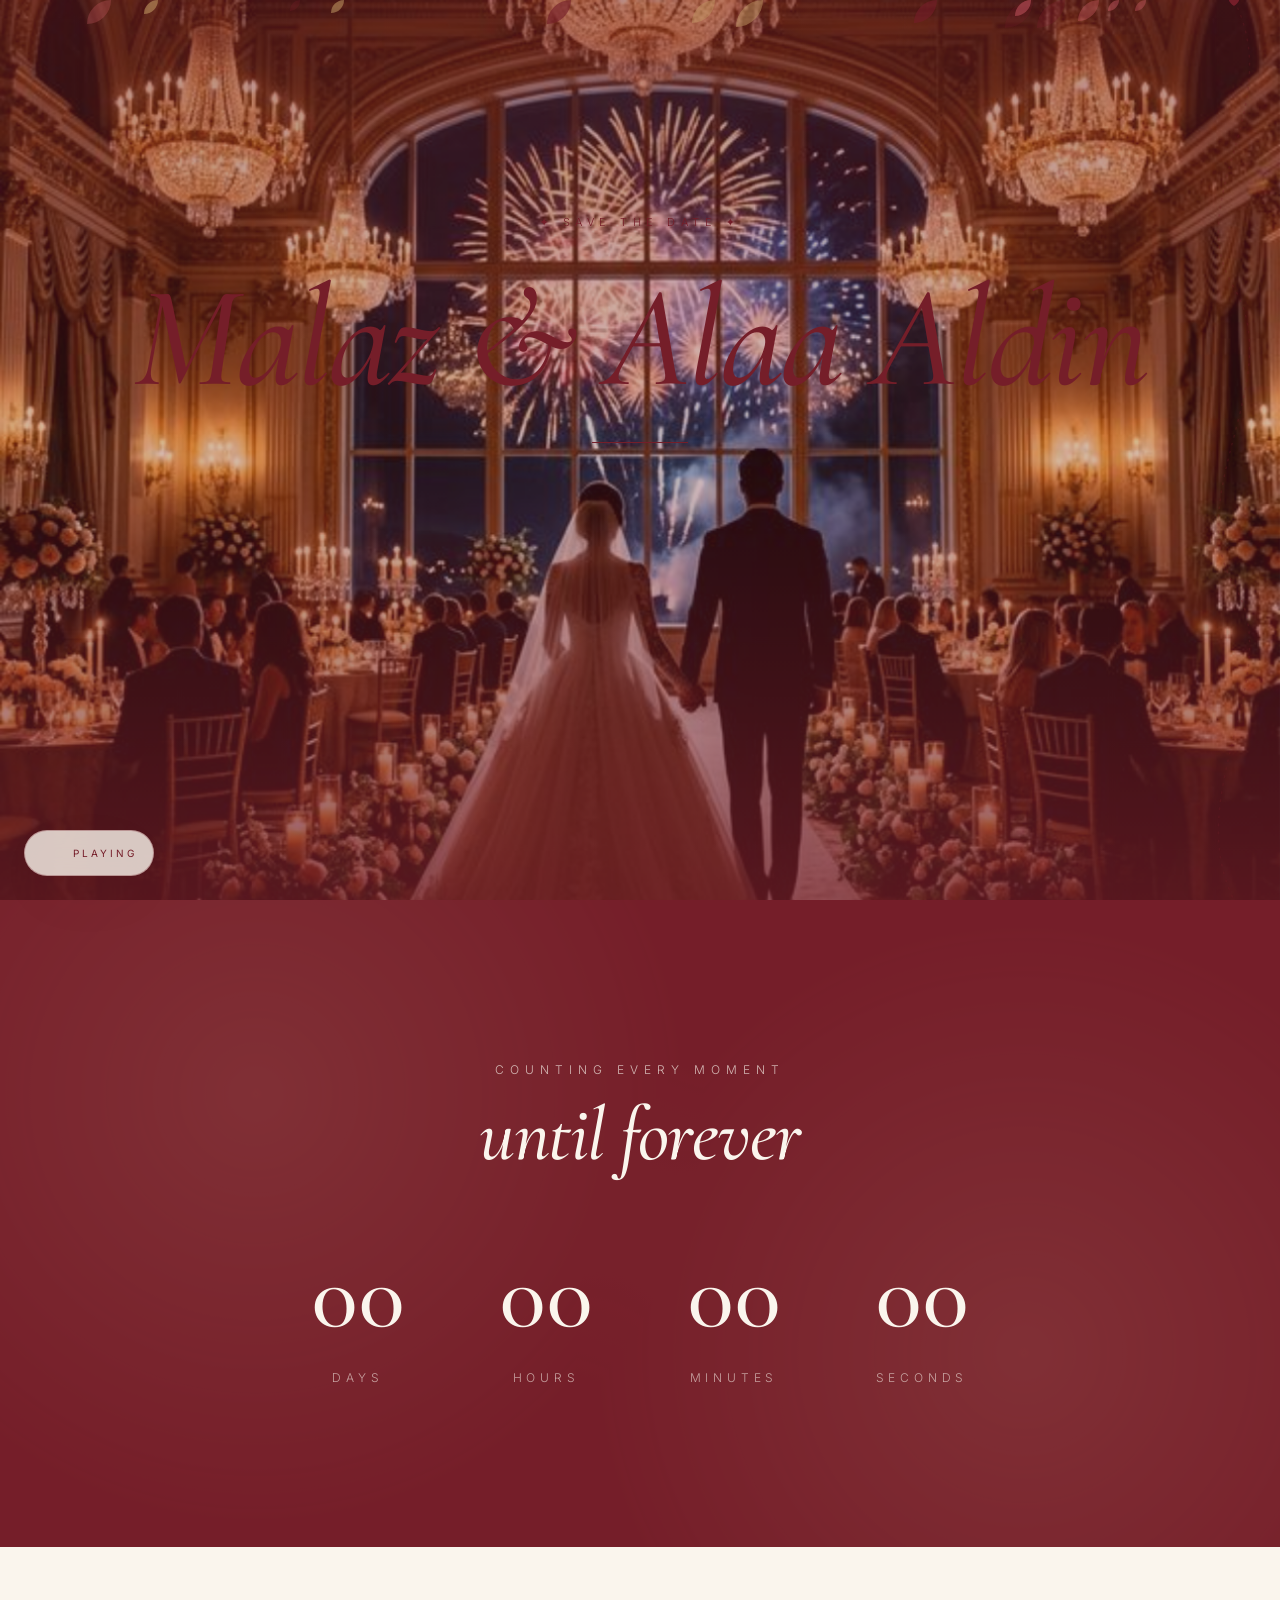
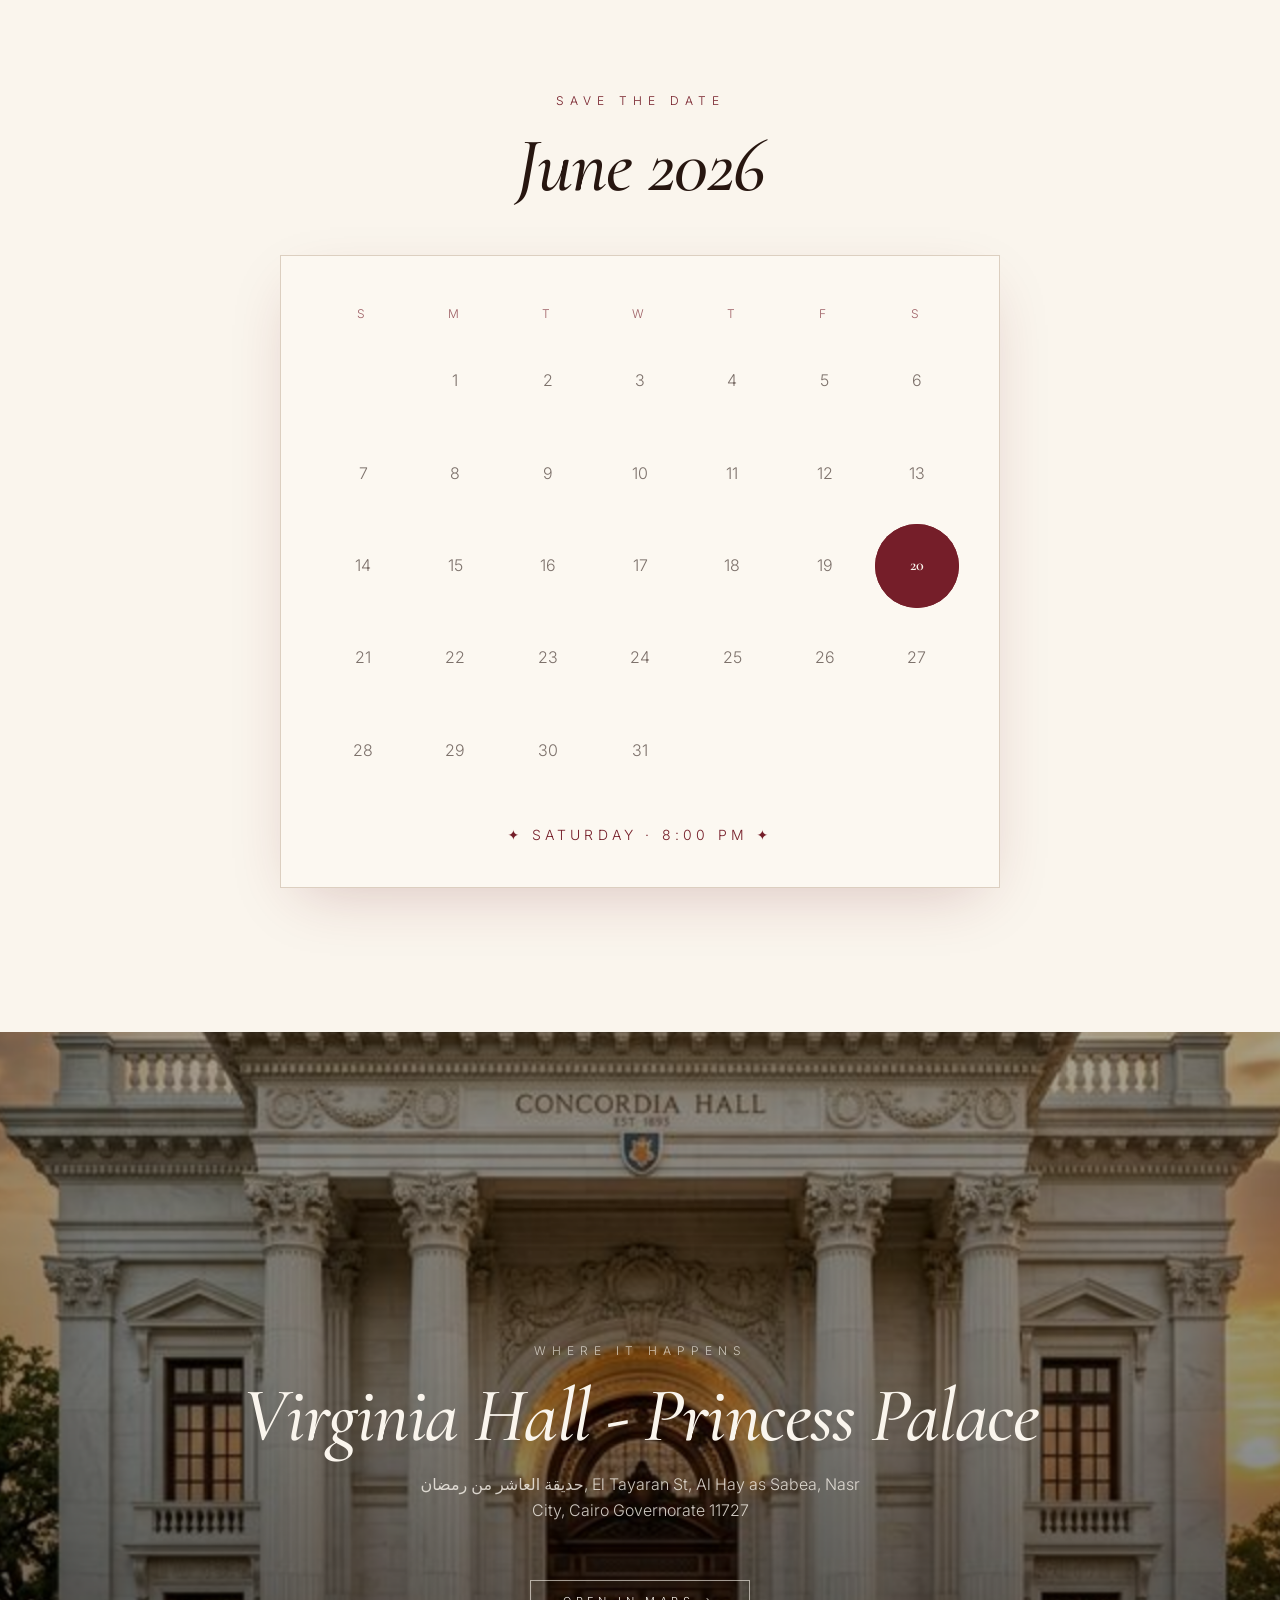
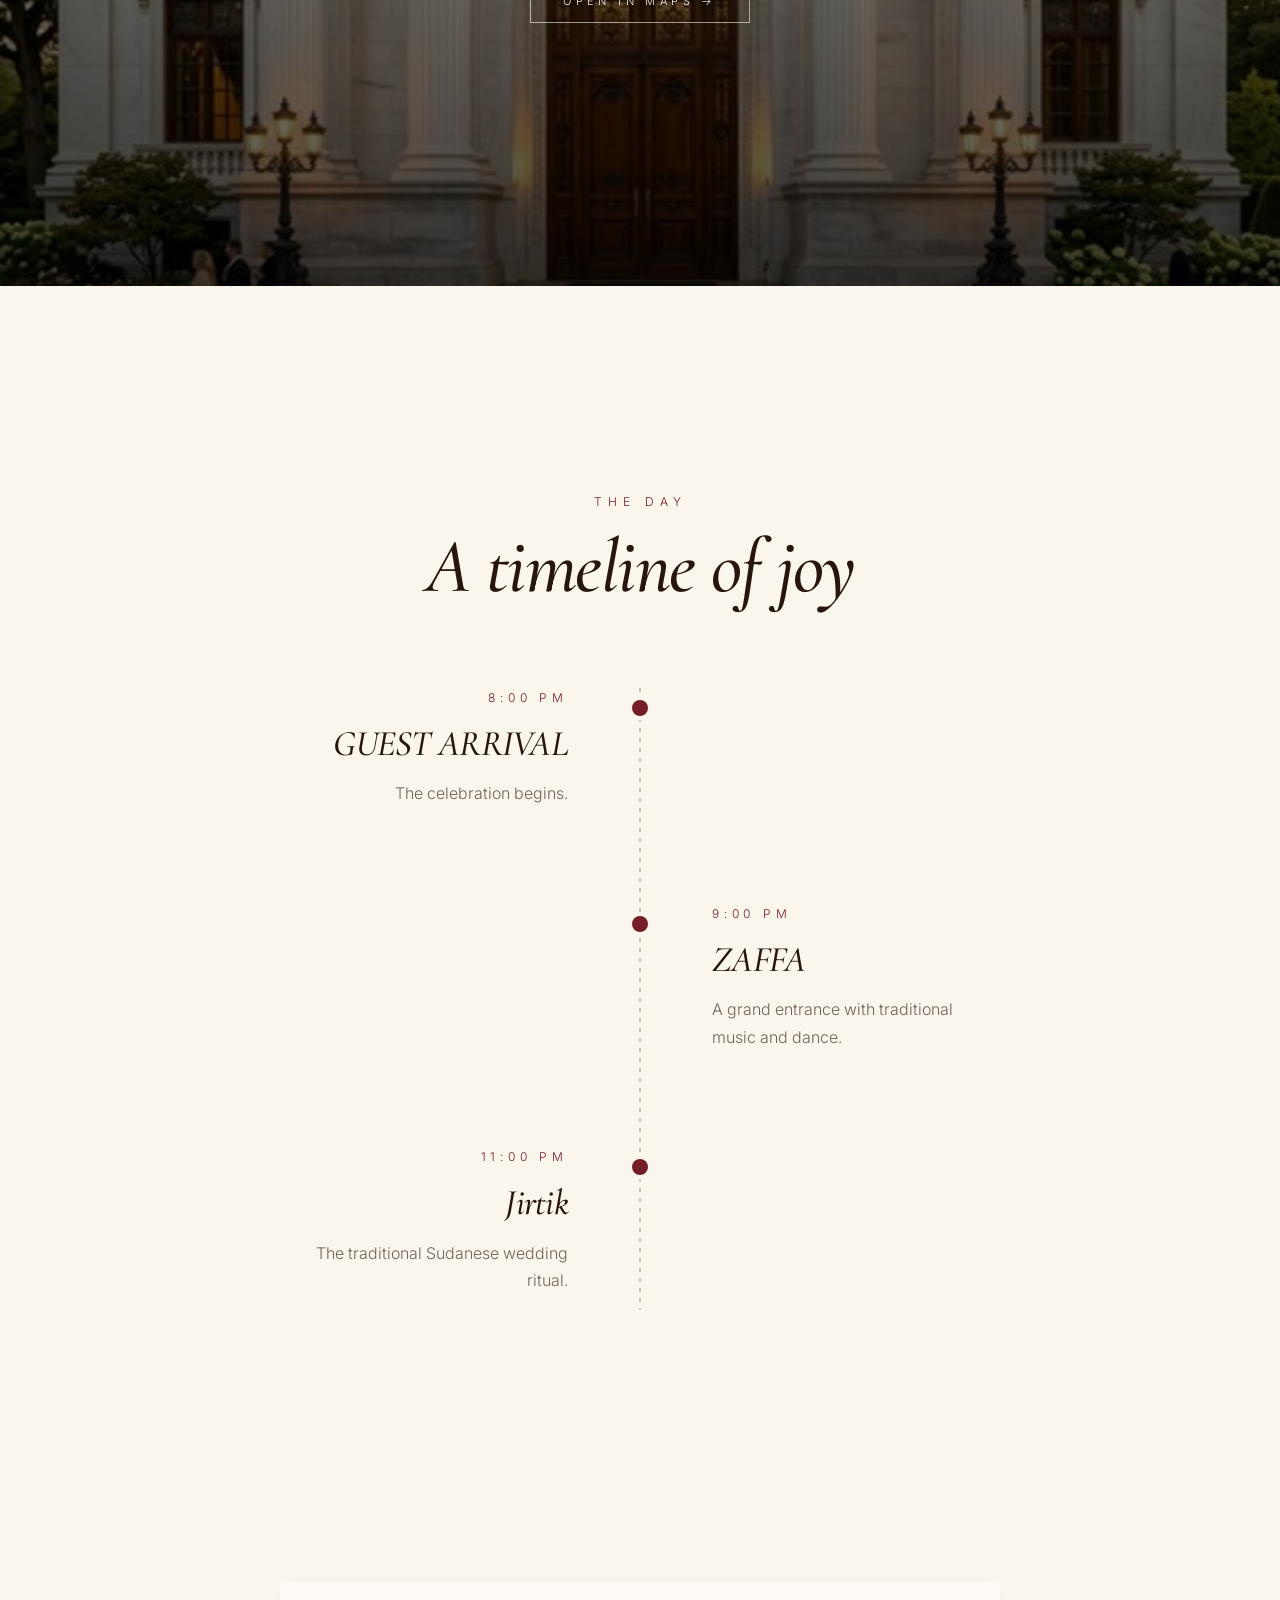
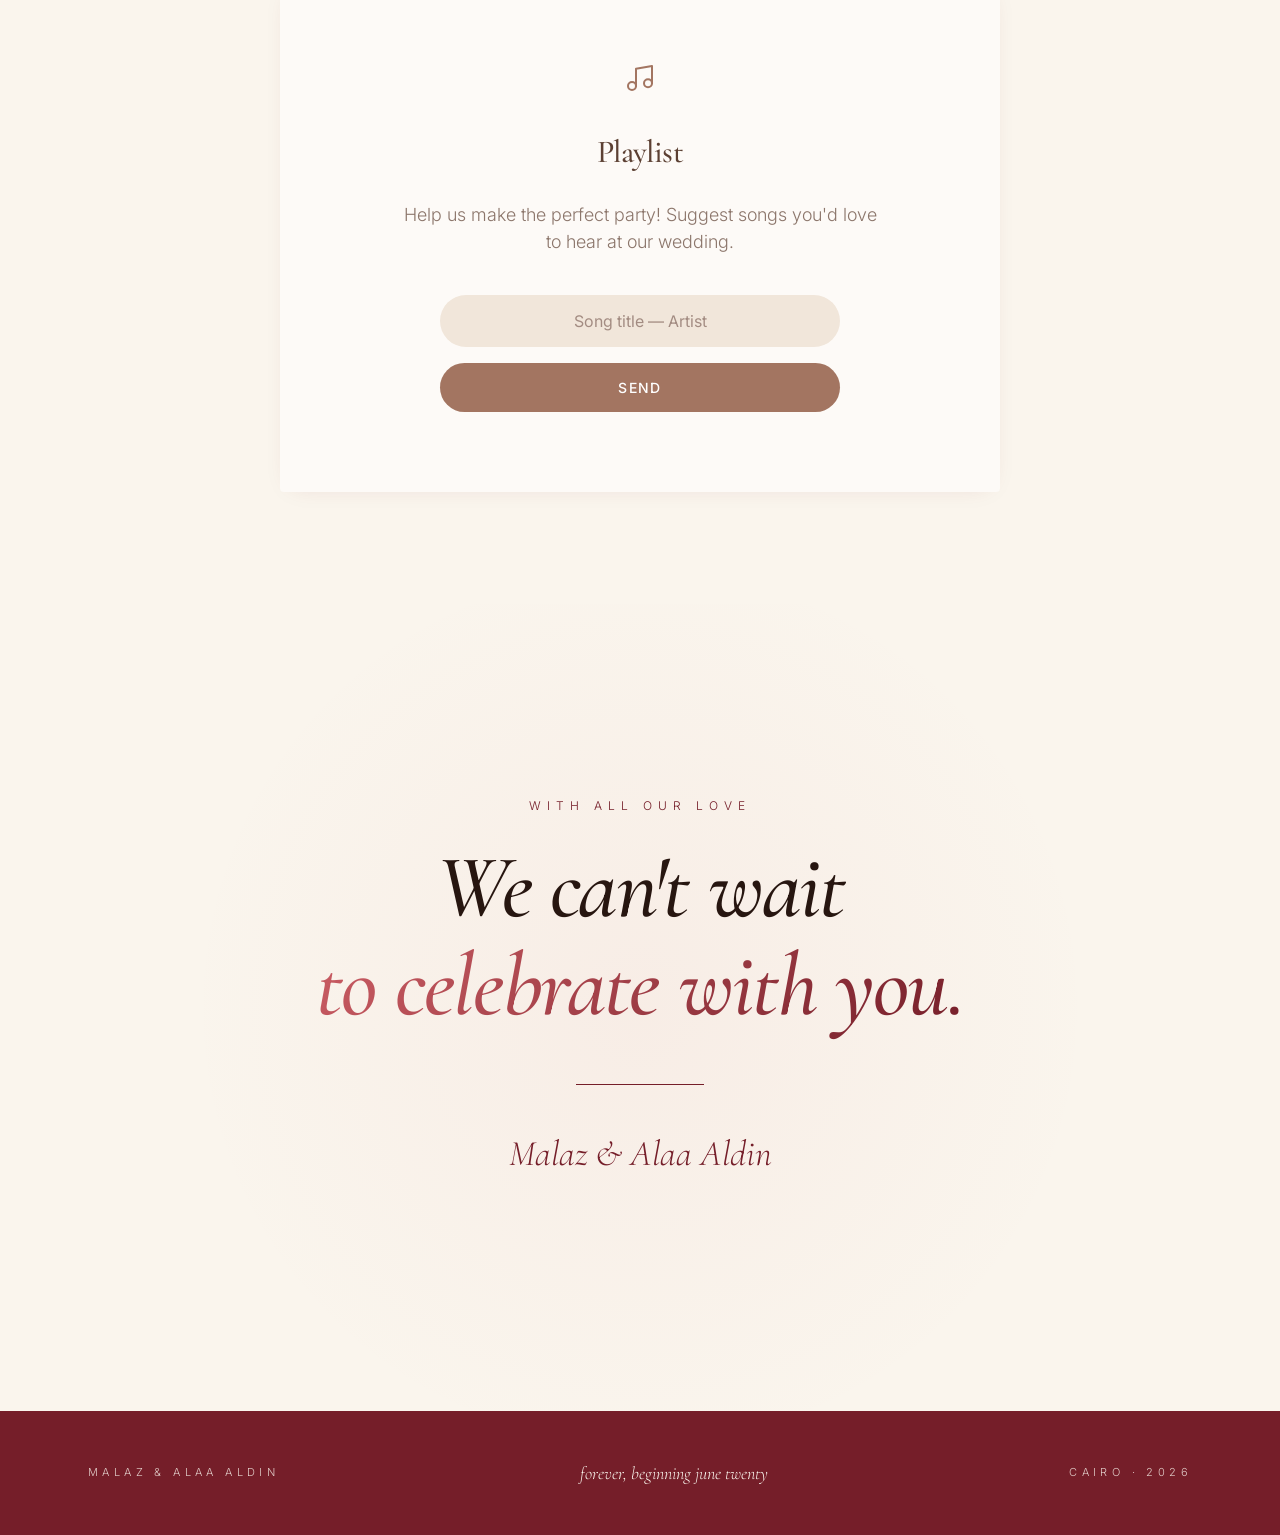
==== index.html @ b33706f4 "Initial commit" ====
<!DOCTYPE html>
<html lang="en">

<head>
  <meta charset="UTF-8" />
  <meta name="viewport" content="width=device-width, initial-scale=1.0" />
  <title>Malaz & Alaa Aldin — Wedding Invitation · June 20, 2026</title>
  <meta name="description"
    content="You are invited to celebrate the wedding of Malaz & Alaa Aldin — June 20, 2026, in Cairo, Egypt. A cinematic love story." />
  <meta property="og:title" content="Malaz & Alaa Aldin — Wedding Invitation" />
  <meta property="og:description" content="Celebrate with us · June 20, 2026 · Cairo, Egypt." />
  <meta property="og:type" content="website" />
  <link rel="preconnect" href="https://fonts.googleapis.com" />
  <link rel="preconnect" href="https://fonts.gstatic.com" crossorigin />
  <link
    href="https://fonts.googleapis.com/css2?family=Cormorant+Garamond:ital,wght@0,300..700;1,300..700&family=Inter:wght@300;400;500&display=swap"
    rel="stylesheet" />
  <link rel="stylesheet" href="css/styles.css" />
</head>

<body>
  <!-- Preloader -->
  <div id="preloader" class="preloader">
    <div class="preloader__inner">
      <svg width="80" height="80" viewBox="0 0 24 24" class="preloader__heart">
        <path d="M12 21s-7-4.35-7-10a4 4 0 017-2.65A4 4 0 0119 11c0 5.65-7 10-7 10z" fill="none"
          stroke="oklch(0.85 0.06 75)" stroke-width="1.2" />
      </svg>
      <p class="preloader__label">You have received an invitation from</p>
      <h1 class="preloader__name">Malaz &amp; Alaa Aldin</h1>
    </div>
  </div>

  <!-- Scroll progress bar -->
  <div id="scroll-progress" class="scroll-progress"></div>

  <!-- Heart Path on the right edge -->
  <svg class="heart-path" width="60" viewBox="0 0 60 1000" preserveAspectRatio="none" aria-hidden="true">
    <path id="heart-path-curve"
      d="M 30 0 C 84 120, -24 220, 30 320 C 84 420, -24 550, 30 650 C 84 750, -24 880, 30 1000" fill="none"
      stroke="var(--burgundy)" stroke-opacity="0.28" stroke-width="1.4" stroke-dasharray="3 6" />
    <g id="heart-path-marker">
      <path d="M8 14.5s-5.2-3.2-5.2-7.4A2.9 2.9 0 018 4.2a2.9 2.9 0 015.2 2.9c0 4.2-5.2 7.4-5.2 7.4z"
        fill="var(--burgundy)" />
    </g>
  </svg>

  <!-- Floating petals -->
  <div id="petals" class="petals" aria-hidden="true"></div>

  <!-- Audio toggle -->
  <button id="audio-toggle" class="audio-toggle" aria-label="Play music">
    <span class="audio-toggle__icon" id="audio-icon">
      <svg width="14" height="14" viewBox="0 0 24 24" fill="var(--burgundy)">
        <path d="M8 5v14l11-7z" />
      </svg>
    </span>
    <span class="audio-toggle__label" id="audio-label">music</span>
  </button>

  <main class="main">
    <!-- HERO -->
    <section class="hero" id="hero">
      <div class="hero__bg" data-parallax-bg>
        <img src="assets/hero-bg.jpg" alt="Romantic rose petals on cream silk" />
        <div class="hero__veil"></div>
      </div>
      <div class="hero__content">
        <p class="hero__eyebrow reveal" data-delay="2600">✦ Save the date ✦</p>
        <h1 class="hero__title reveal" data-delay="2800">
          Malaz &amp; Alaa Aldin
        </h1>
        <div class="hero__rule reveal" data-delay="3400"></div>
        <p class="hero__subtitle reveal" data-delay="3600">we are getting married</p>
        <div class="hero__card reveal" data-delay="4000">
          <div class="hero__card-col">
            <span class="hero__small">Saturday</span>
            <span class="hero__big">20</span>
            <span class="hero__small">June 2026</span>
          </div>
          <div class="hero__divider"></div>
          <div class="hero__card-col">
            <span class="hero__small">Ceremony</span>
            <span class="hero__big">8:00</span>
            <span class="hero__small">in the evening</span>
          </div>
          <div class="hero__divider hero__divider--md"></div>
          <div class="hero__card-col hero__card-col--md">
            <span class="hero__small">Venue</span>
            <span class="hero__big hero__big--sm">Virginia Hall</span>
            <span class="hero__small">Princess Palace · Cairo</span>
          </div>
        </div>
      </div>

    </section>


    <!-- COUNTDOWN -->
    <section class="countdown">
      <div class="countdown__bg"></div>
      <div class="container container--narrow">
        <p class="eyebrow eyebrow--light fade-in-up">counting every moment</p>
        <h2 class="display-h2 display-h2--light fade-in-up">until forever</h2>
        <div class="countdown__grid" id="countdown">
          <div class="countdown__cell">
            <div class="countdown__num" data-unit="days">00</div>
            <div class="countdown__label">days</div>
          </div>
          <div class="countdown__cell">
            <div class="countdown__num" data-unit="hours">00</div>
            <div class="countdown__label">hours</div>
          </div>
          <div class="countdown__cell">
            <div class="countdown__num" data-unit="minutes">00</div>
            <div class="countdown__label">minutes</div>
          </div>
          <div class="countdown__cell">
            <div class="countdown__num" data-unit="seconds">00</div>
            <div class="countdown__label">seconds</div>
          </div>
        </div>
      </div>
    </section>

    <!-- CALENDAR -->
    <section class="calendar">
      <div class="container container--narrow">
        <div class="section-head section-head--sm fade-in-up">
          <p class="eyebrow">save the date</p>
          <h2 class="display-h2">June 2026</h2>
        </div>
        <div class="calendar__card fade-in-up">
          <div class="calendar__grid" id="calendar-grid"></div>
          <div class="calendar__footer">✦ Saturday · 8:00 pm ✦</div>
        </div>
      </div>
    </section>

    <!-- LOCATION -->
    <section class="location" data-parallax-section>
      <div class="location__bg" data-parallax-bg>
        <img src="assets/pyramids-walk.jpg" alt="Princess Palace Facade" loading="lazy" />
        <div class="location__veil"></div>
      </div>
      <div class="location__content">
        <p class="eyebrow eyebrow--light fade-in-up">where it happens</p>
        <h2 class="display-h2 display-h2--light fade-in-up">Virginia Hall - Princess Palace</h2>
        <p class="location__address fade-in-up">حديقة العاشر من رمضان, El Tayaran St, Al Hay as Sabea, Nasr City, Cairo
          Governorate 11727</p>
        <a href="https://maps.app.goo.gl/H4TfgBPmSSRn3hpSA?g_st=ic" target="_blank" rel="noopener noreferrer"
          class="btn btn--ghost fade-in-up">open in maps →</a>
      </div>
    </section>

    <!-- TIMELINE -->
    <section class="timeline">
      <div class="container container--narrow">
        <div class="section-head fade-in-up">
          <p class="eyebrow">the day</p>
          <h2 class="display-h2">A timeline of joy</h2>
        </div>
        <ul class="timeline__list" id="timeline-list"></ul>
      </div>
    </section>


    <!-- PLAYLIST -->
    <section class="playlist fade-in-up">
      <div class="container container--narrow">
        <div class="playlist__card">
          <div class="playlist__icon">
            <svg width="32" height="32" viewBox="0 0 24 24" fill="none" stroke="currentColor" stroke-width="1.5"
              stroke-linecap="round" stroke-linejoin="round">
              <path d="M9 18V5l12-2v13"></path>
              <circle cx="6" cy="18" r="3"></circle>
              <circle cx="18" cy="16" r="3"></circle>
            </svg>
          </div>
          <h2 class="playlist__title">Playlist</h2>
          <p class="playlist__desc">Help us make the perfect party! Suggest songs you'd love to hear at our wedding.</p>
          <form id="playlist-form" class="playlist__form">
            <div class="playlist__field">
              <input type="text" name="song" placeholder="Song title — Artist" required />
            </div>
            <button type="submit" class="playlist__submit" id="playlist-submit">
              <span id="playlist-submit-label">SEND</span>
            </button>
          </form>
          <div id="playlist-success" class="playlist__success" hidden>
            <p>Thank you for the suggestion! 🎵</p>
          </div>
        </div>
      </div>
    </section>


    <!-- FINAL -->
    <section class="final">
      <div class="container container--narrow fade-in-up">
        <p class="eyebrow">with all our love</p>
        <h2 class="final__title">We can't wait<br /><span class="text-gradient-rose">to celebrate with you.</span></h2>
        <div class="final__rule"></div>
        <p class="final__signature">Malaz &amp; Alaa Aldin</p>
      </div>
    </section>

    <!-- FOOTER -->
    <footer class="footer">
      <div class="container footer__inner">
        <div class="footer__col">Malaz &amp; Alaa Aldin</div>
        <div class="footer__col footer__col--center">forever, beginning june twenty</div>
        <div class="footer__col">cairo · 2026</div>
      </div>
    </footer>
  </main>

  <script src="js/script.js"></script>
  <script src="../invitation-language-switch.js"></script>
</body>

</html>
---- css/styles.css ----
/* ============= Tokens ============= */
:root {
  --cream: oklch(0.972 0.012 80);
  --sand: oklch(0.91 0.025 75);
  --beige: oklch(0.85 0.035 70);
  --gold: oklch(0.72 0.085 75);
  --rose: oklch(0.62 0.14 18);
  --burgundy: oklch(0.38 0.12 18);
  --ink: oklch(0.22 0.03 40);
  --border: oklch(0.86 0.025 70);
  --card: oklch(0.985 0.008 80);

  --gradient-rose: linear-gradient(135deg, var(--rose) 0%, var(--burgundy) 100%);
  --shadow-soft: 0 20px 60px -20px oklch(0.38 0.12 18 / 0.25);

  --font-display: "Cormorant Garamond", "Playfair Display", serif;
  --font-sans: "Inter", system-ui, -apple-system, sans-serif;

  --ease-luxury: cubic-bezier(0.22, 1, 0.36, 1);
}

/* ============= Base ============= */
*,
*::before,
*::after {
  box-sizing: border-box;
}

html {
  scroll-behavior: smooth;
}

body {
  margin: 0;
  background: var(--cream);
  color: var(--ink);
  font-family: var(--font-sans);
  font-weight: 300;
  -webkit-font-smoothing: antialiased;
  overflow-x: hidden;
  line-height: 1.6;
}

img {
  max-width: 100%;
  display: block;
}

h1,
h2,
h3,
h4 {
  font-family: var(--font-display);
  letter-spacing: -0.02em;
  font-weight: 500;
  margin: 0;
}

a {
  color: inherit;
  text-decoration: none;
}

button {
  font-family: inherit;
  cursor: pointer;
}

::-webkit-scrollbar {
  width: 6px;
}

::-webkit-scrollbar-track {
  background: var(--cream);
}

::-webkit-scrollbar-thumb {
  background: var(--burgundy);
  border-radius: 3px;
}

/* ============= Layout ============= */
.container {
  max-width: 1152px;
  margin: 0 auto;
  padding: 0 24px;
}

.container--narrow {
  max-width: 768px;
}

.main {
  position: relative;
  overflow: hidden;
}

.section-head {
  text-align: center;
  margin-bottom: 80px;
}

.section-head--sm {
  margin-bottom: 48px;
}

.eyebrow {
  color: var(--burgundy);
  font-size: 12px;
  letter-spacing: 0.5em;
  text-transform: uppercase;
  margin: 0;
}

.eyebrow--light {
  color: oklch(0.972 0.012 80 / 0.7);
}

.display-h2 {
  font-family: var(--font-display);
  font-style: italic;
  font-size: clamp(40px, 6vw, 80px);
  line-height: 1.05;
  margin-top: 16px;
}

.display-h2--light {
  color: var(--cream);
}

.display-h3 {
  font-family: var(--font-display);
  font-style: italic;
  font-size: clamp(28px, 4vw, 48px);
  margin-top: 16px;
  line-height: 1.1;
}

/* ============= Reveal helpers ============= */
.fade-in-up {
  opacity: 0;
  transform: translateY(30px);
  transition: opacity 1s var(--ease-luxury), transform 1s var(--ease-luxury);
}

.fade-in-up.in-view {
  opacity: 1;
  transform: translateY(0);
}

.reveal {
  opacity: 0;
  transform: translateY(20px);
}

.reveal.shown {
  transition: opacity 1.1s var(--ease-luxury), transform 1.1s var(--ease-luxury);
  opacity: 1;
  transform: translateY(0);
}

/* ============= Preloader ============= */
.preloader {
  position: fixed;
  inset: 0;
  z-index: 100;
  background: var(--burgundy);
  display: flex;
  align-items: center;
  justify-content: center;
  transition: opacity 0.9s var(--ease-luxury);
}

.preloader.fade {
  opacity: 0;
  pointer-events: none;
}

.preloader__inner {
  text-align: center;
  padding: 0 24px;
}

.preloader__heart {
  margin: 0 auto 32px;
  animation: heart-grow 1.5s var(--ease-luxury);
}

.preloader__heart path {
  stroke-dasharray: 70;
  stroke-dashoffset: 70;
  animation: draw 1.5s var(--ease-luxury) forwards, fill-heart 0.6s ease-in 1.5s forwards;
}

@keyframes draw {
  to {
    stroke-dashoffset: 0;
  }
}

@keyframes fill-heart {
  to {
    fill: oklch(0.85 0.06 75);
  }
}

@keyframes heart-grow {
  from {
    transform: scale(0.4);
    opacity: 0;
  }

  to {
    transform: scale(1);
    opacity: 1;
  }
}

.preloader__label {
  color: oklch(0.972 0.012 80 / 0.8);
  font-size: 12px;
  letter-spacing: 0.4em;
  text-transform: uppercase;
  font-weight: 300;
  opacity: 0;
  animation: fade-in 0.8s ease-out 0.6s forwards;
}

.preloader__name {
  color: var(--cream);
  font-style: italic;
  font-size: clamp(36px, 6vw, 64px);
  margin-top: 16px;
  opacity: 0;
  animation: fade-in 0.9s ease-out 1s forwards;
}

@keyframes fade-in {
  from {
    opacity: 0;
    transform: translateY(16px);
  }

  to {
    opacity: 1;
    transform: translateY(0);
  }
}

/* ============= Scroll progress ============= */
.scroll-progress {
  position: fixed;
  top: 0;
  left: 0;
  height: 2px;
  width: 100%;
  background: var(--burgundy);
  transform-origin: left;
  transform: scaleX(0);
  z-index: 80;
  transition: transform 0.1s linear;
}

/* ============= Heart Path ============= */
.heart-path {
  position: fixed;
  top: 0;
  right: 16px;
  height: 100vh;
  z-index: 15;
  pointer-events: none;
}

@media (max-width: 640px) {
  .heart-path {
    display: none;
  }
}

#heart-path-marker {
  transform-origin: center;
  animation: heart-pulse 1.6s ease-in-out infinite;
}

@keyframes heart-pulse {

  0%,
  100% {
    transform: var(--heart-tx, translate(0, 0)) scale(1);
  }

  50% {
    transform: var(--heart-tx, translate(0, 0)) scale(1.18);
  }
}

/* ============= Floating petals ============= */
.petals {
  position: fixed;
  inset: 0;
  pointer-events: none;
  overflow: hidden;
  z-index: 5;
}

.petal {
  position: absolute;
  top: 0;
  border-radius: 150% 0 150% 0;
  filter: blur(0.4px);
  animation: float-petal linear infinite;
}

@keyframes float-petal {
  0% {
    transform: translateY(-10vh) translateX(0) rotate(0deg);
    opacity: 0;
  }

  10% {
    opacity: 0.8;
  }

  90% {
    opacity: 0.6;
  }

  100% {
    transform: translateY(110vh) translateX(80px) rotate(360deg);
    opacity: 0;
  }
}

/* ============= Audio toggle ============= */
.audio-toggle {
  position: fixed;
  bottom: 24px;
  left: 24px;
  z-index: 60;
  display: inline-flex;
  align-items: center;
  gap: 12px;
  background: oklch(0.972 0.012 80 / 0.8);
  backdrop-filter: blur(10px);
  border: 1px solid oklch(0.38 0.12 18 / 0.3);
  border-radius: 999px;
  padding: 12px 16px;
  box-shadow: var(--shadow-soft);
  transition: transform 0.3s ease;
}

.audio-toggle:hover {
  transform: scale(1.05);
}

.audio-toggle__icon {
  width: 20px;
  height: 20px;
  display: flex;
  align-items: center;
  justify-content: center;
}

.audio-toggle__label {
  font-size: 10px;
  letter-spacing: 0.3em;
  text-transform: uppercase;
  color: var(--burgundy);
}

@media (max-width: 640px) {
  .audio-toggle__label {
    display: none;
  }
}

.audio-bars {
  display: flex;
  align-items: end;
  gap: 2px;
  height: 16px;
}

.audio-bars span {
  width: 3px;
  background: var(--burgundy);
  border-radius: 2px;
  animation: audio-bar 0.9s ease-in-out infinite;
}

.audio-bars span:nth-child(1) {
  animation-delay: 0s;
}

.audio-bars span:nth-child(2) {
  animation-delay: 0.15s;
}

.audio-bars span:nth-child(3) {
  animation-delay: 0.3s;
}

@keyframes audio-bar {

  0%,
  100% {
    height: 30%;
  }

  50% {
    height: 100%;
  }
}

/* ============= HERO ============= */
.hero {
  position: relative;
  height: 100vh;
  width: 100%;
  overflow: hidden;
}

.hero__bg {
  position: absolute;
  inset: 0;
  will-change: transform;
}

.hero__bg img {
  width: 100%;
  height: 100%;
  object-fit: cover;
}

.hero__veil {
  position: absolute;
  inset: 0;
  background: linear-gradient(to bottom, oklch(0.38 0.12 18 / 0.5), oklch(0.38 0.12 18 / 0.3) 50%, oklch(0.38 0.12 18 / 0.75));
}

.hero__content {
  position: relative;
  z-index: 10;
  height: 100%;
  display: flex;
  flex-direction: column;
  align-items: center;
  justify-content: center;
  text-align: center;
  padding: 0 24px;
}

.hero__eyebrow {
  color: var(--burgundy);
  font-size: 11px;
  letter-spacing: 0.5em;
  text-transform: uppercase;
  font-weight: 300;
}

.hero__title {
  font-family: var(--font-display);
  font-style: italic;
  color: var(--burgundy);
  font-size: clamp(60px, 12vw, 144px);
  line-height: 1;
  margin-top: 24px;
  font-weight: 500;
}

.hero__amp {
  display: inline-block;
  margin: 0 16px;
  color: var(--rose);
  font-size: 0.55em;
  vertical-align: middle;
  font-style: normal;
}

.hero__rule {
  margin-top: 32px;
  height: 1px;
  width: 96px;
  background: var(--burgundy);
}

.hero__subtitle {
  margin-top: 24px;
  font-size: 14px;
  color: oklch(0.22 0.03 40 / 0.7);
  letter-spacing: 0.3em;
  text-transform: uppercase;
}

.hero__card {
  margin-top: 48px;
  display: inline-flex;
  align-items: stretch;
  gap: 20px;
  padding: 20px 24px;
  background: oklch(0.972 0.012 80 / 0.55);
  backdrop-filter: blur(12px);
  border: 1px solid oklch(0.38 0.12 18 / 0.25);
  box-shadow: var(--shadow-soft);
}

@media (min-width: 768px) {
  .hero__card {
    gap: 32px;
    padding: 24px 40px;
  }
}

.hero__card-col {
  display: flex;
  flex-direction: column;
  align-items: center;
  justify-content: center;
  color: var(--burgundy);
}

.hero__card-col--md {
  display: none;
}

@media (min-width: 768px) {
  .hero__card-col--md {
    display: flex;
  }
}

.hero__small {
  font-size: 9px;
  letter-spacing: 0.4em;
  text-transform: uppercase;
  opacity: 0.7;
}

@media (min-width: 768px) {
  .hero__small {
    font-size: 10px;
  }
}

.hero__big {
  font-family: var(--font-display);
  font-style: italic;
  font-size: clamp(36px, 6vw, 60px);
  line-height: 1;
  margin-top: 4px;
  font-weight: 500;
}

.hero__big--sm {
  font-size: clamp(24px, 4vw, 32px);
  margin-top: 8px;
}

.hero__divider {
  width: 1px;
  background: oklch(0.38 0.12 18 / 0.3);
  align-self: stretch;
}

.hero__divider--md {
  display: none;
}

@media (min-width: 768px) {
  .hero__divider--md {
    display: block;
  }
}

.hero__scroll {
  position: absolute;
  bottom: 32px;
  left: 50%;
  transform: translateX(-50%);
  z-index: 10;
  display: flex;
  flex-direction: column;
  align-items: center;
  gap: 8px;
  color: oklch(0.38 0.12 18 / 0.7);
}

.hero__scroll span {
  font-size: 10px;
  letter-spacing: 0.4em;
  text-transform: uppercase;
}

.hero__scroll-line {
  width: 1px;
  height: 40px;
  background: oklch(0.38 0.12 18 / 0.5);
  animation: scroll-bounce 1.8s ease-in-out infinite;
}

@keyframes scroll-bounce {

  0%,
  100% {
    transform: translateY(0);
  }

  50% {
    transform: translateY(8px);
  }
}

/* ============= PHOTO REVEAL ============= */
.photo-reveal {
  position: relative;
  padding: 128px 0;
  overflow: hidden;
}

@media (min-width: 768px) {
  .photo-reveal {
    padding: 192px 0;
  }
}

.photo-reveal__grid {
  display: grid;
  grid-template-columns: 1fr;
  gap: 16px;
  align-items: center;
}

@media (min-width: 768px) {
  .photo-reveal__grid {
    grid-template-columns: 7fr 5fr;
    gap: 32px;
  }
}

.photo-reveal__card {
  aspect-ratio: 3 / 4;
  overflow: hidden;
  box-shadow: var(--shadow-soft);
  will-change: transform;
}

.photo-reveal__card img {
  width: 100%;
  height: 100%;
  object-fit: cover;
  transition: transform 1.4s var(--ease-luxury);
}

.photo-reveal__card:hover img {
  transform: scale(1.06);
}

.photo-reveal__card--offset {
  margin-top: 0;
}

@media (min-width: 768px) {
  .photo-reveal__card--offset {
    margin-top: 80px;
  }
}

/* ============= STORY ============= */
.story {
  position: relative;
  padding: 128px 0;
  background: linear-gradient(to bottom, var(--cream), oklch(0.91 0.025 75 / 0.3), var(--cream));
}

@media (min-width: 768px) {
  .story {
    padding: 192px 0;
  }
}

.story__list {
  display: flex;
  flex-direction: column;
  gap: 128px;
}

@media (min-width: 768px) {
  .story__list {
    gap: 192px;
  }
}

.chapter {
  display: grid;
  grid-template-columns: 1fr;
  gap: 40px;
  align-items: center;
}

@media (min-width: 768px) {
  .chapter {
    grid-template-columns: 1fr 1fr;
    gap: 64px;
  }
}

.chapter--reverse .chapter__media {
  order: 0;
}

@media (min-width: 768px) {
  .chapter--reverse .chapter__media {
    order: 2;
  }
}

.chapter__media {
  aspect-ratio: 4 / 5;
  overflow: hidden;
  box-shadow: var(--shadow-soft);
}

.chapter__media img {
  width: 100%;
  height: 100%;
  object-fit: cover;
  transition: transform 1.5s var(--ease-luxury);
}

.chapter__media:hover img {
  transform: scale(1.1);
}

.chapter__year {
  color: var(--burgundy);
  font-size: 12px;
  letter-spacing: 0.5em;
}

.chapter__rule {
  height: 1px;
  width: 64px;
  background: var(--burgundy);
  margin-top: 24px;
}

.chapter__body p {
  margin-top: 24px;
  color: oklch(0.22 0.03 40 / 0.75);
  font-size: 18px;
  line-height: 1.7;
  max-width: 28rem;
}

/* ============= COUNTDOWN ============= */
.countdown {
  position: relative;
  padding: 112px 0;
  background: var(--burgundy);
  overflow: hidden;
}

@media (min-width: 768px) {
  .countdown {
    padding: 160px 0;
  }
}

.countdown__bg {
  position: absolute;
  inset: 0;
  opacity: 0.1;
  pointer-events: none;
  background:
    radial-gradient(circle at 20% 30%, oklch(0.85 0.06 75) 0, transparent 40%),
    radial-gradient(circle at 80% 70%, oklch(0.85 0.06 75) 0, transparent 40%);
}

.countdown .container--narrow {
  position: relative;
  text-align: center;
}

.countdown__grid {
  margin-top: 56px;
  display: grid;
  grid-template-columns: repeat(4, 1fr);
  gap: 12px;
}

@media (min-width: 768px) {
  .countdown__grid {
    gap: 32px;
  }
}

.countdown__cell {
  color: var(--cream);
}

.countdown__num {
  height: 80px;
  font-family: var(--font-display);
  font-weight: 500;
  font-size: clamp(40px, 8vw, 96px);
  display: flex;
  align-items: center;
  justify-content: center;
  font-variant-numeric: tabular-nums;
  transition: transform 0.5s var(--ease-luxury), opacity 0.5s var(--ease-luxury);
}

@media (min-width: 768px) {
  .countdown__num {
    height: 128px;
  }
}

.countdown__num.tick {
  animation: tick 0.6s var(--ease-luxury);
}

@keyframes tick {
  0% {
    transform: translateY(40%);
    opacity: 0;
  }

  100% {
    transform: translateY(0);
    opacity: 1;
  }
}

.countdown__label {
  font-size: 10px;
  letter-spacing: 0.4em;
  text-transform: uppercase;
  color: oklch(0.972 0.012 80 / 0.6);
  margin-top: 8px;
}

@media (min-width: 768px) {
  .countdown__label {
    font-size: 12px;
  }
}

/* ============= CALENDAR ============= */
.calendar {
  position: relative;
  padding: 112px 0;
  background: var(--cream);
}

@media (min-width: 768px) {
  .calendar {
    padding: 144px 0;
  }
}

.calendar__card {
  background: oklch(0.985 0.008 80 / 0.6);
  backdrop-filter: blur(6px);
  border: 1px solid var(--border);
  padding: 24px;
  box-shadow: var(--shadow-soft);
}

@media (min-width: 768px) {
  .calendar__card {
    padding: 40px;
  }
}

.calendar__grid {
  display: grid;
  grid-template-columns: repeat(7, 1fr);
  gap: 4px;
  text-align: center;
}

@media (min-width: 768px) {
  .calendar__grid {
    gap: 8px;
  }
}

.calendar__weekday {
  font-size: 10px;
  letter-spacing: 0.3em;
  color: oklch(0.38 0.12 18 / 0.7);
  padding: 8px 0;
}

@media (min-width: 768px) {
  .calendar__weekday {
    font-size: 12px;
  }
}

.calendar__day {
  position: relative;
  aspect-ratio: 1;
  display: flex;
  align-items: center;
  justify-content: center;
  border-radius: 999px;
  font-size: 14px;
  color: oklch(0.22 0.03 40 / 0.6);
}

@media (min-width: 768px) {
  .calendar__day {
    font-size: 16px;
  }
}

.calendar__day--target {
  background: var(--burgundy);
  color: var(--cream);
  font-family: var(--font-display);
  font-weight: 600;
}

.calendar__day--target::before {
  content: "";
  position: absolute;
  inset: 0;
  border-radius: 999px;
  background: var(--burgundy);
  animation: pulse-ring 2s cubic-bezier(0.4, 0, 0.6, 1) infinite;
}

.calendar__day--target span {
  position: relative;
  z-index: 1;
}

@keyframes pulse-ring {
  0% {
    transform: scale(0.95);
    opacity: 0.7;
  }

  70% {
    transform: scale(1.4);
    opacity: 0;
  }

  100% {
    transform: scale(1.4);
    opacity: 0;
  }
}

.calendar__footer {
  text-align: center;
  margin-top: 32px;
  color: var(--burgundy);
  font-size: 14px;
  letter-spacing: 0.3em;
  text-transform: uppercase;
}

/* ============= LOCATION ============= */
.location {
  position: relative;
  height: 90vh;
  overflow: hidden;
}

@media (min-width: 768px) {
  .location {
    height: 100vh;
  }
}

.location__bg {
  position: absolute;
  inset: 0;
  will-change: transform;
}

.location__bg img {
  width: 100%;
  height: 100%;
  object-fit: cover;
}

.location__veil {
  position: absolute;
  inset: 0;
  background: linear-gradient(to bottom, oklch(0 0 0 / 0.3), oklch(0 0 0 / 0.4) 50%, oklch(0 0 0 / 0.7));
}

.location__content {
  position: relative;
  z-index: 10;
  height: 100%;
  display: flex;
  flex-direction: column;
  align-items: center;
  justify-content: center;
  text-align: center;
  padding: 0 24px;
}

.location__address {
  color: oklch(0.972 0.012 80 / 0.8);
  margin-top: 16px;
  max-width: 28rem;
}

/* ============= Buttons ============= */
.btn {
  display: inline-flex;
  align-items: center;
  justify-content: center;
  padding: 12px 32px;
  font-size: 11px;
  letter-spacing: 0.4em;
  text-transform: uppercase;
  border: none;
  transition: transform 0.3s ease;
}

.btn:hover {
  transform: scale(1.03);
}

.btn--ghost {
  position: relative;
  overflow: hidden;
  margin-top: 40px;
  border: 1px solid oklch(0.972 0.012 80 / 0.6);
  color: var(--cream);
  background: transparent;
}

.btn--ghost::before {
  content: "";
  position: absolute;
  inset: 0;
  background: var(--cream);
  transform: translateY(100%);
  transition: transform 0.5s var(--ease-luxury);
}

.btn--ghost:hover::before {
  transform: translateY(0);
}

.btn--ghost>* {
  position: relative;
  transition: color 0.5s var(--ease-luxury);
}

.btn--ghost:hover>* {
  color: var(--burgundy);
}

.btn--ghost {
  padding: 12px 32px;
}

.btn--primary {
  width: 100%;
  padding: 16px;
  margin-top: 24px;
  background: var(--burgundy);
  color: var(--cream);
  position: relative;
  overflow: hidden;
}

.btn--primary::before {
  content: "";
  position: absolute;
  inset: 0;
  background: var(--rose);
  transform: translateY(100%);
  transition: transform 0.5s var(--ease-luxury);
}

.btn--primary:hover::before {
  transform: translateY(0);
}

.btn--primary>* {
  position: relative;
}

.btn--primary:disabled {
  opacity: 0.8;
  cursor: not-allowed;
}

/* ============= TIMELINE ============= */
.timeline {
  position: relative;
  padding: 112px 0;
  overflow: hidden;
}

@media (min-width: 768px) {
  .timeline {
    padding: 160px 0;
  }
}

.timeline__list {
  position: relative;
  list-style: none;
  margin: 0;
  padding: 0;
  display: flex;
  flex-direction: column;
  gap: 48px;
}

@media (min-width: 768px) {
  .timeline__list {
    gap: 80px;
  }
}

.timeline__list::before {
  content: "";
  position: absolute;
  left: 16px;
  top: 0;
  bottom: 0;
  width: 1px;
  background: repeating-linear-gradient(to bottom, var(--burgundy) 0, var(--burgundy) 4px, transparent 4px, transparent 10px);
  opacity: 0.5;
}

@media (min-width: 768px) {
  .timeline__list::before {
    left: 50%;
    transform: translateX(-50%);
  }
}

.timeline__item {
  position: relative;
  padding-left: 48px;
}

@media (min-width: 768px) {
  .timeline__item {
    padding-left: 0;
    display: grid;
    grid-template-columns: 1fr 1fr;
    gap: 48px;
    align-items: center;
  }
}

.timeline__item::before {
  content: "";
  position: absolute;
  left: 8px;
  top: 12px;
  width: 16px;
  height: 16px;
  border-radius: 999px;
  background: var(--burgundy);
  box-shadow: 0 0 0 4px var(--cream);
  transform: translateX(-50%);
}

@media (min-width: 768px) {
  .timeline__item::before {
    left: 50%;
  }
}

@media (min-width: 768px) {
  .timeline__item:nth-child(odd) .timeline__body {
    text-align: right;
    padding-right: 48px;
  }

  .timeline__item:nth-child(even) .timeline__body {
    grid-column: 2;
    padding-left: 48px;
  }
}

.timeline__time {
  color: var(--burgundy);
  font-size: 12px;
  letter-spacing: 0.4em;
  text-transform: uppercase;
}

.timeline__body h3 {
  font-family: var(--font-display);
  font-style: italic;
  font-size: clamp(24px, 3vw, 36px);
  margin-top: 8px;
}

.timeline__body p {
  color: oklch(0.22 0.03 40 / 0.65);
  margin-top: 8px;
  line-height: 1.7;
}

/* ============= GALLERY ============= */
.gallery {
  position: relative;
  padding: 112px 0;
  overflow: hidden;
  background: linear-gradient(to bottom, var(--cream), oklch(0.91 0.025 75 / 0.4));
}

@media (min-width: 768px) {
  .gallery {
    padding: 144px 0;
  }
}

.gallery__hint {
  margin-top: 24px;
  color: oklch(0.22 0.03 40 / 0.6);
  font-size: 12px;
  letter-spacing: 0.3em;
  text-transform: uppercase;
}

.gallery__viewport {
  margin-top: 40px;
  cursor: grab;
  overflow: hidden;
  user-select: none;
  -webkit-user-select: none;
}

.gallery__viewport.dragging {
  cursor: grabbing;
}

.gallery__track {
  display: flex;
  gap: 24px;
  padding: 0 24px;
  will-change: transform;
  transition: transform 0.4s var(--ease-luxury);
}

.gallery__track.dragging {
  transition: none;
}

@media (min-width: 768px) {
  .gallery__track {
    padding: 0 48px;
  }
}

.gallery__item {
  flex: 0 0 auto;
  width: 70vw;
  aspect-ratio: 3 / 4;
  overflow: hidden;
  box-shadow: var(--shadow-soft);
  transition: transform 0.6s var(--ease-luxury);
}

@media (min-width: 640px) {
  .gallery__item {
    width: 45vw;
  }
}

@media (min-width: 768px) {
  .gallery__item {
    width: 30vw;
  }
}

.gallery__item:hover {
  transform: scale(1.04);
}

.gallery__item img {
  width: 100%;
  height: 100%;
  object-fit: cover;
  pointer-events: none;
  -webkit-user-drag: none;
}

/* ============= RSVP ============= */
.rsvp {
  position: relative;
  padding: 112px 0;
  background: var(--cream);
}

@media (min-width: 768px) {
  .rsvp {
    padding: 160px 0;
  }
}

.rsvp__form {
  display: flex;
  flex-direction: column;
  gap: 24px;
}

.field label {
  display: block;
  font-size: 11px;
  letter-spacing: 0.3em;
  text-transform: uppercase;
  color: oklch(0.38 0.12 18 / 0.8);
}

.field input,
.field textarea {
  margin-top: 12px;
  width: 100%;
  background: transparent;
  border: none;
  border-bottom: 1px solid var(--border);
  padding: 8px 0;
  font-family: inherit;
  font-size: 16px;
  color: var(--ink);
  transition: border-color 0.3s ease;
  outline: none;
  resize: none;
}

.field input:focus,
.field textarea:focus {
  border-bottom-color: var(--burgundy);
}

.radio-group {
  display: flex;
  gap: 12px;
  margin-top: 12px;
}

.radio {
  flex: 1;
  cursor: pointer;
}

.radio input {
  position: absolute;
  opacity: 0;
  pointer-events: none;
}

.radio span {
  display: block;
  text-align: center;
  padding: 12px;
  border: 1px solid var(--border);
  font-size: 14px;
  transition: all 0.3s ease;
}

.radio:hover span {
  border-color: oklch(0.38 0.12 18 / 0.6);
}

.radio input:checked+span {
  background: var(--burgundy);
  color: var(--cream);
  border-color: var(--burgundy);
}

.rsvp__success {
  text-align: center;
  padding: 48px 0;
  opacity: 0;
  transform: scale(0.9);
  transition: all 0.8s var(--ease-luxury);
}

.rsvp__success.show {
  opacity: 1;
  transform: scale(1);
}

.rsvp__heart {
  width: 64px;
  height: 64px;
  border-radius: 999px;
  background: var(--burgundy);
  color: var(--cream);
  margin: 0 auto;
  display: flex;
  align-items: center;
  justify-content: center;
  font-size: 24px;
}

.rsvp__success p {
  color: oklch(0.22 0.03 40 / 0.6);
  margin-top: 12px;
}

.spinner {
  display: inline-block;
  width: 12px;
  height: 12px;
  border: 1px solid var(--cream);
  border-top-color: transparent;
  border-radius: 999px;
  animation: spin 0.8s linear infinite;
  margin-right: 12px;
  vertical-align: middle;
}

@keyframes spin {
  to {
    transform: rotate(360deg);
  }
}

/* ============= FINAL ============= */
.final {
  position: relative;
  padding: 128px 0;
  background: var(--cream);
  text-align: center;
  overflow: hidden;
}

@media (min-width: 768px) {
  .final {
    padding: 192px 0;
  }
}

.final::before {
  content: "";
  position: absolute;
  inset: 0;
  opacity: 0.3;
  pointer-events: none;
  background: radial-gradient(circle at 50% 50%, oklch(0.62 0.14 18 / 0.18), transparent 60%);
}

.final__title {
  font-family: var(--font-display);
  font-style: italic;
  font-size: clamp(40px, 7vw, 96px);
  line-height: 1.1;
  margin-top: 24px;
}

.text-gradient-rose {
  background: var(--gradient-rose);
  -webkit-background-clip: text;
  background-clip: text;
  color: transparent;
}

.final__rule {
  height: 1px;
  width: 128px;
  background: var(--burgundy);
  margin: 48px auto 0;
}

.final__signature {
  font-family: var(--font-display);
  font-style: italic;
  font-size: clamp(28px, 3vw, 36px);
  margin-top: 40px;
  color: var(--burgundy);
}

/* ============= FOOTER ============= */
.footer {
  background: var(--burgundy);
  color: var(--cream);
  padding: 48px 0;
}

.footer__inner {
  display: flex;
  flex-direction: column;
  align-items: center;
  justify-content: space-between;
  gap: 24px;
}

@media (min-width: 768px) {
  .footer__inner {
    flex-direction: row;
  }
}

.footer__col {
  font-size: 11px;
  letter-spacing: 0.4em;
  text-transform: uppercase;
  opacity: 0.8;
}

.footer__col--center {
  font-family: var(--font-display);
  font-style: italic;
  font-size: 18px;
  letter-spacing: normal;
  text-transform: none;
  opacity: 1;
}

/* ============= Doodle underline ============= */
.doodle-underline {
  position: relative;
  display: inline-block;
}

.doodle-underline::after {
  content: "";
  position: absolute;
  left: 5%;
  right: 5%;
  bottom: -8px;
  height: 8px;
  background: url("data:image/svg+xml;utf8,<svg xmlns='http://www.w3.org/2000/svg' viewBox='0 0 100 8'><path d='M0 4 Q 25 0 50 4 T 100 4' stroke='%23682a25' stroke-width='1.5' fill='none'/></svg>") no-repeat center / 100% 100%;
  opacity: 0.6;
}

/* ============= PLAYLIST ============= */
.playlist {
  padding: 80px 0;
  background: var(--cream);
}

@media (min-width: 768px) {
  .playlist {
    padding: 112px 0;
  }
}

.playlist__card {
  background: #fdfaf7;
  padding: 64px 32px;
  text-align: center;
  border-radius: 4px;
  box-shadow: 0 4px 24px -12px oklch(0.38 0.12 18 / 0.15);
}

@media (min-width: 768px) {
  .playlist__card {
    padding: 80px 120px;
  }
}

.playlist__icon {
  margin: 0 auto 24px;
  color: #a37561;
}

.playlist__title {
  font-family: var(--font-display);
  font-size: 32px;
  color: #5c4033;
  margin-bottom: 24px;
}

.playlist__desc {
  font-family: var(--font-sans);
  color: #8c766b;
  font-size: 18px;
  line-height: 1.5;
  margin-bottom: 40px;
  max-width: 480px;
  margin-left: auto;
  margin-right: auto;
}

.playlist__form {
  display: flex;
  flex-direction: column;
  gap: 16px;
  max-width: 400px;
  margin: 0 auto;
}

.playlist__field input {
  width: 100%;
  padding: 16px 24px;
  border-radius: 999px;
  border: none;
  background: #f1e6da;
  font-family: var(--font-sans);
  font-size: 16px;
  color: #5c4033;
  text-align: center;
  outline: none;
}

.playlist__field input::placeholder {
  color: #a38c82;
}

.playlist__submit {
  width: 100%;
  padding: 16px;
  border-radius: 999px;
  border: none;
  background: #a37561;
  color: #fff;
  font-family: var(--font-sans);
  font-size: 14px;
  font-weight: 500;
  letter-spacing: 0.1em;
  cursor: pointer;
  transition: background 0.3s ease, transform 0.2s ease;
}

.playlist__submit:hover {
  background: #8e624f;
  transform: translateY(-1px);
}

.playlist__submit:active {
  transform: translateY(0);
}

.playlist__success {
  margin-top: 32px;
  color: #a37561;
  font-weight: 500;
}
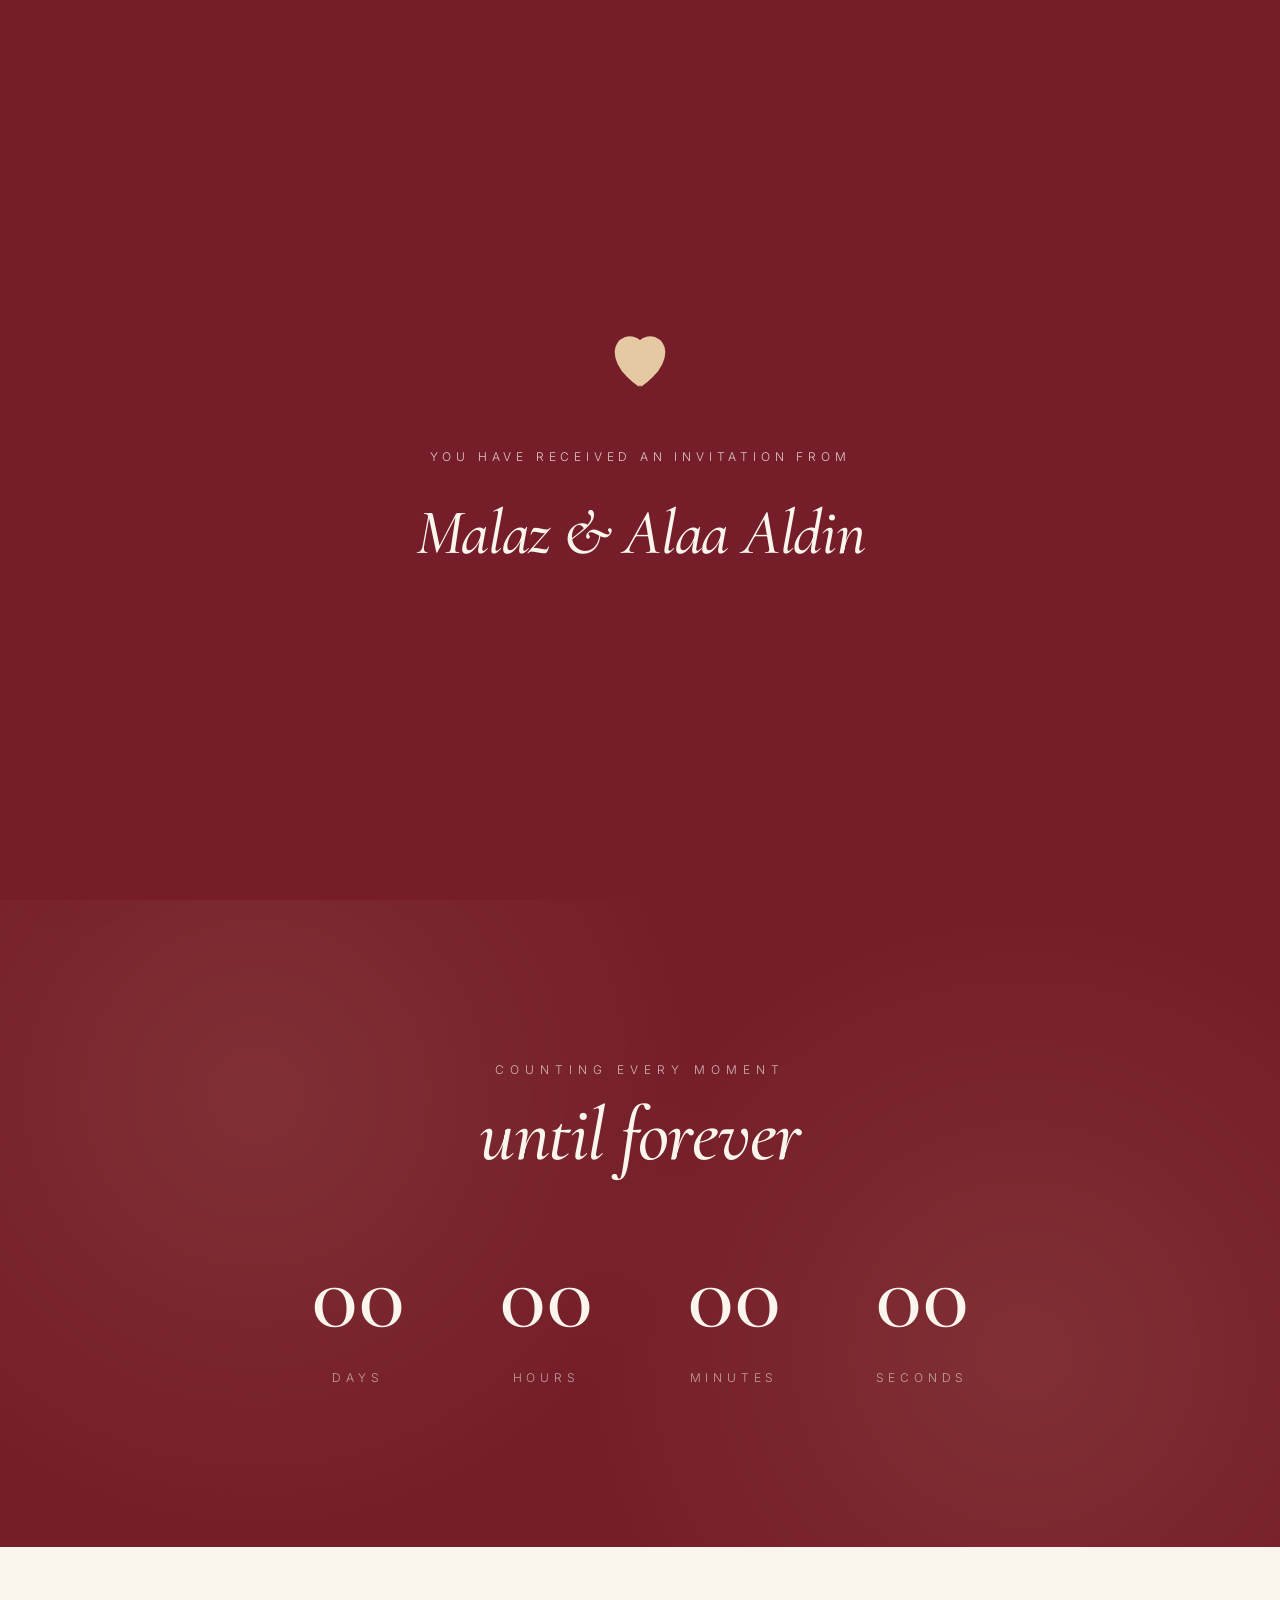
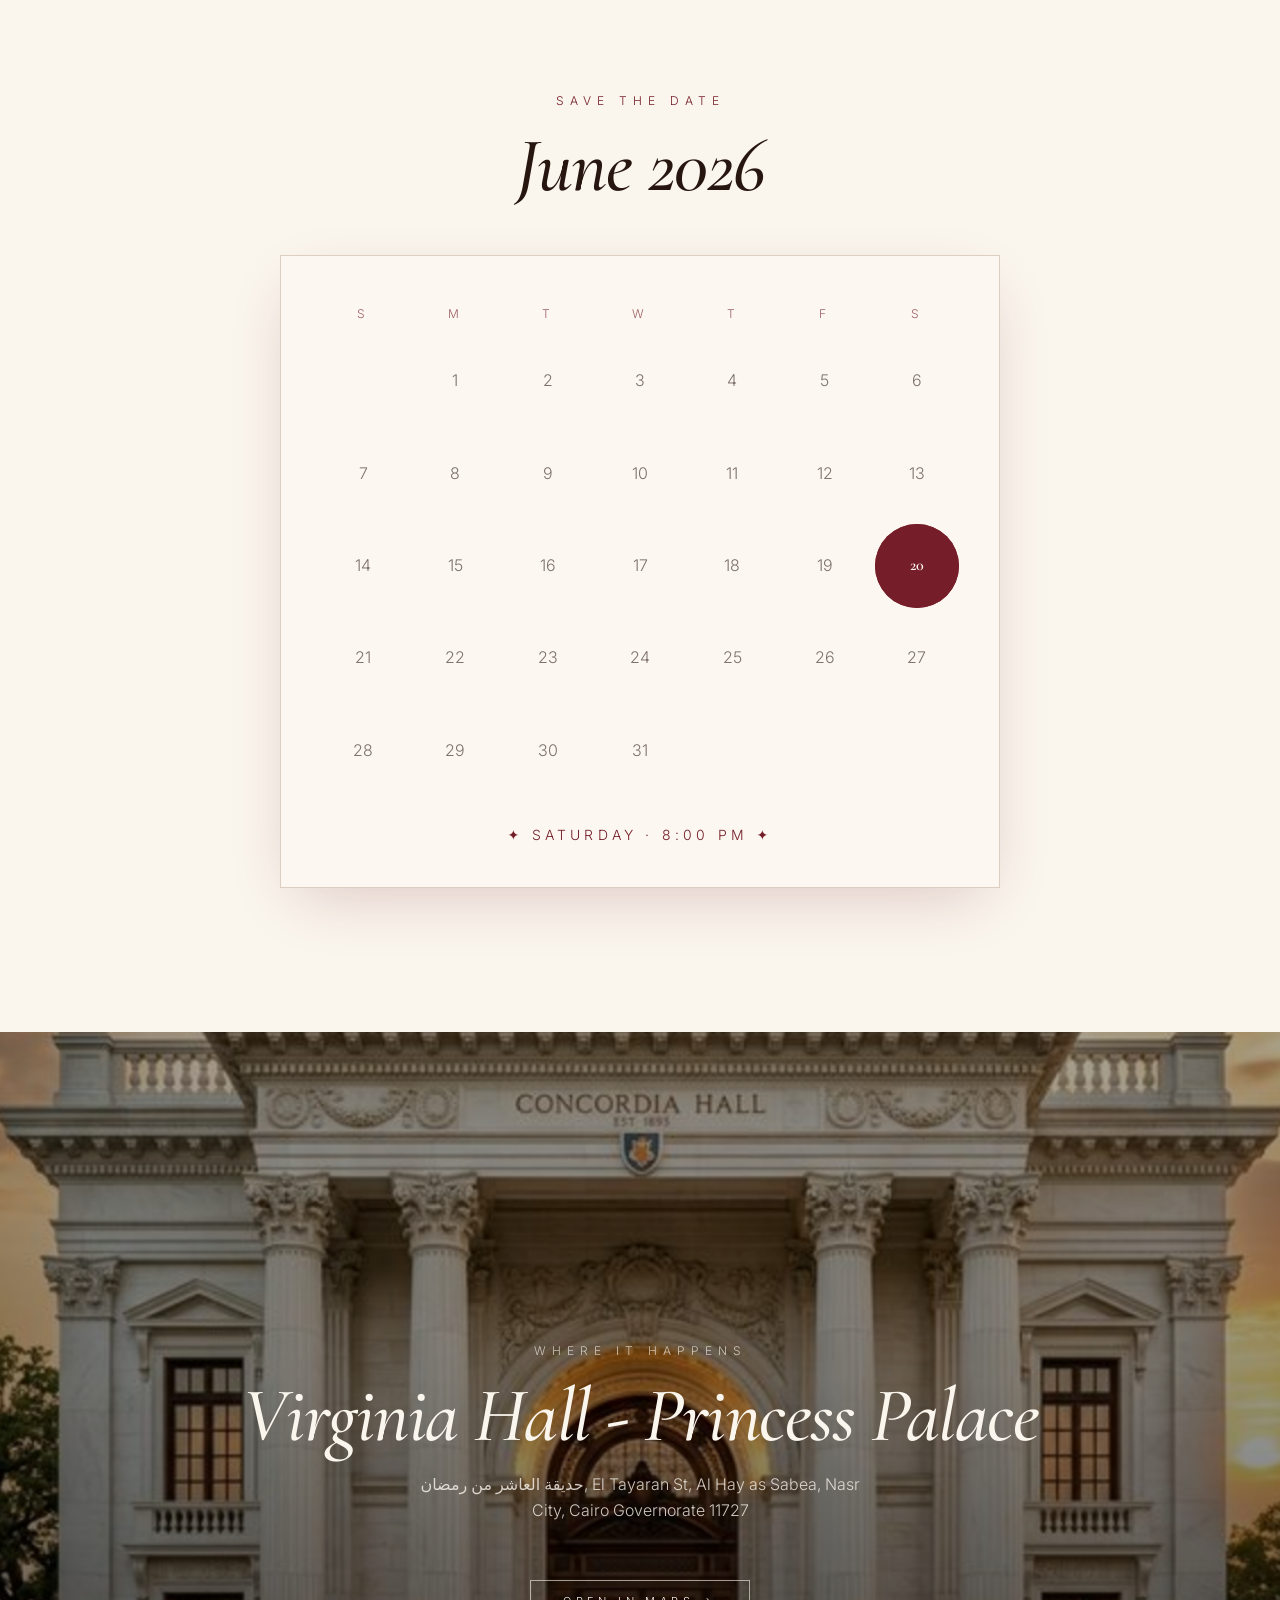
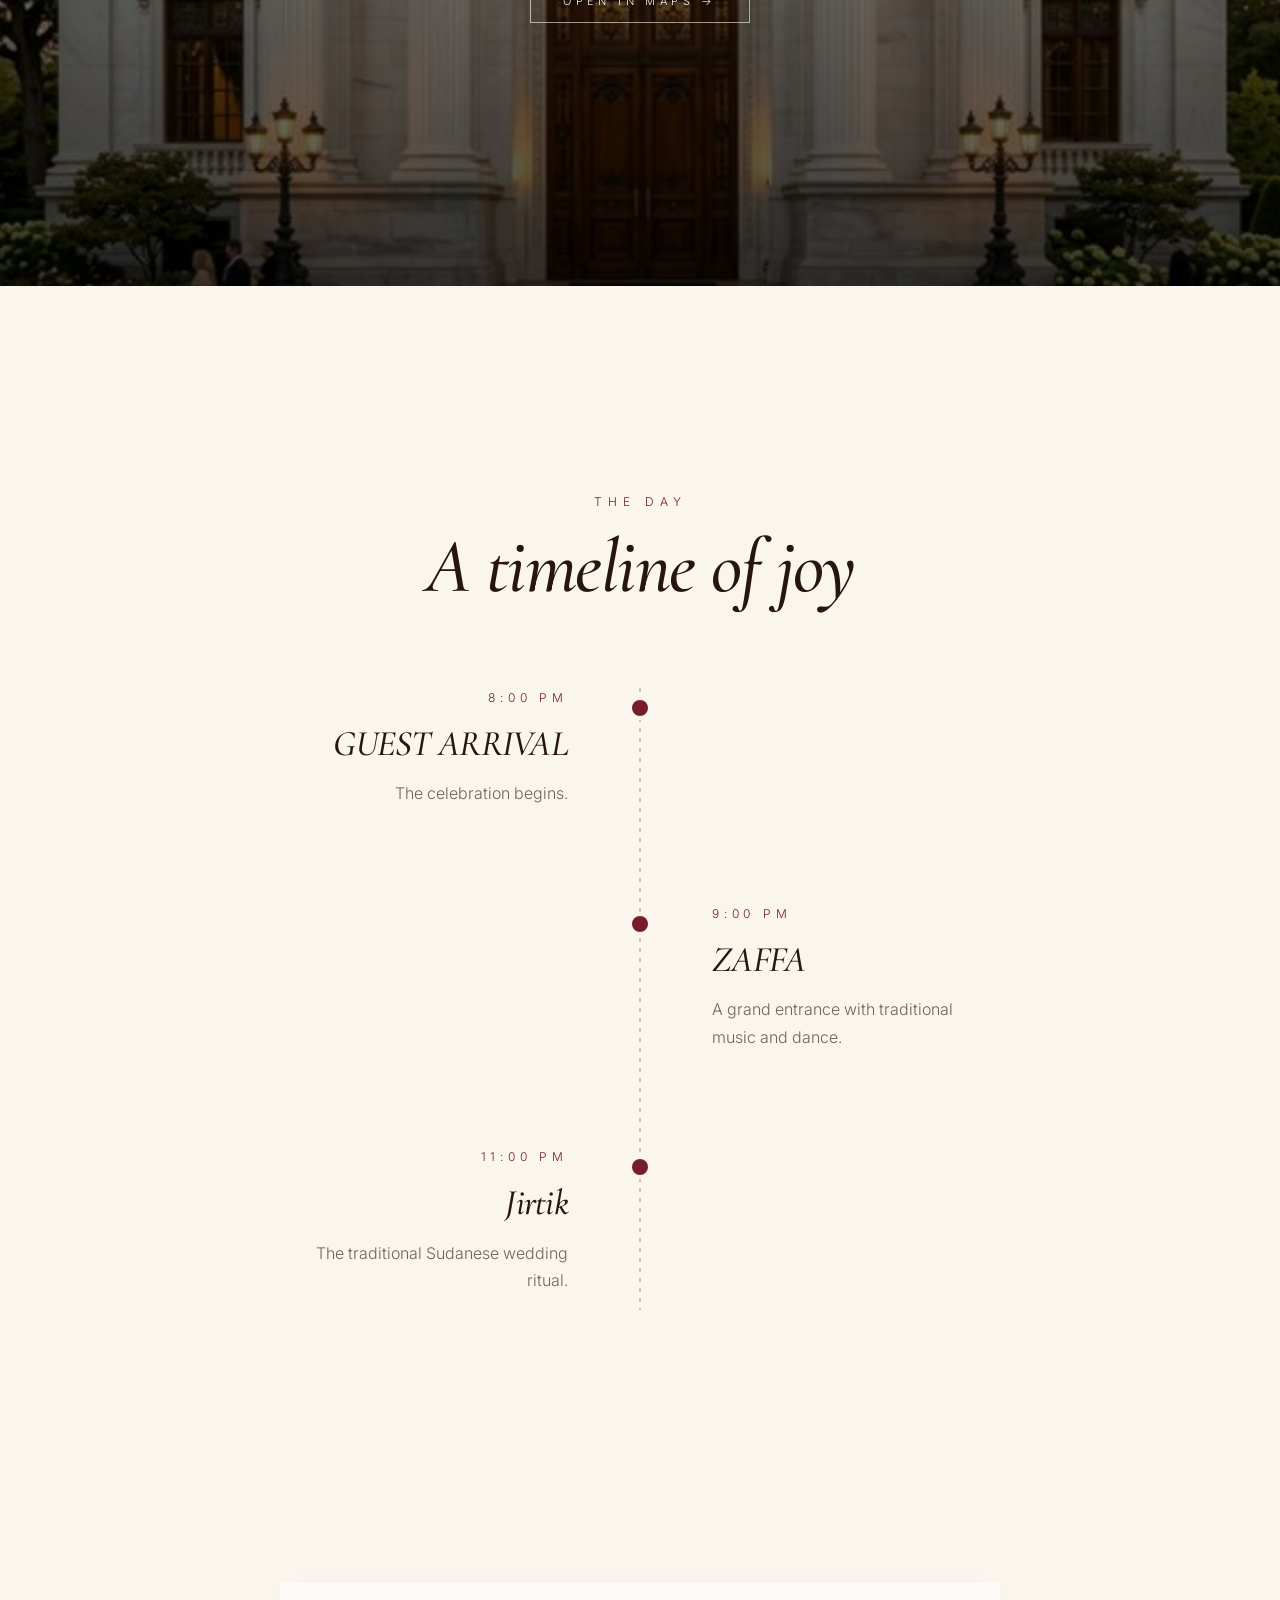
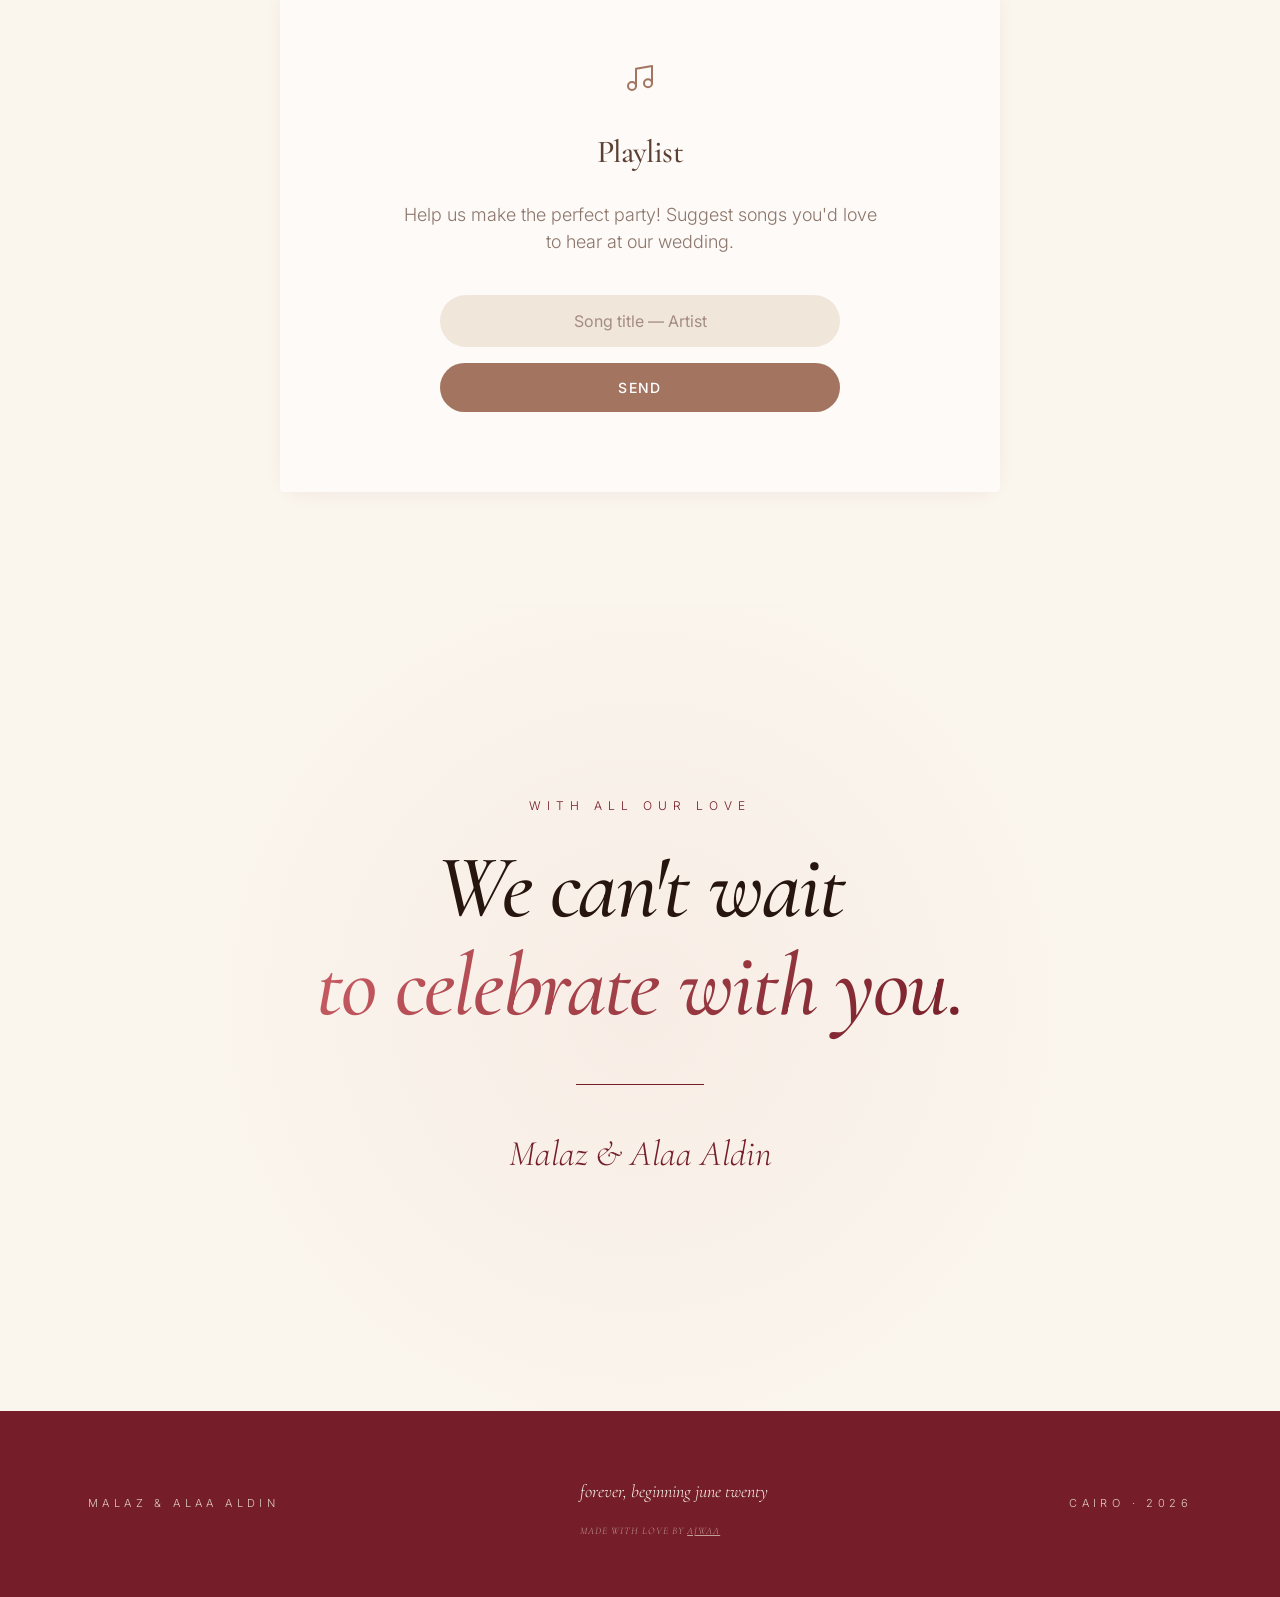
==== commit e3415d4e: "Update website content" ====
--- a/index.html
+++ b/index.html
@@ -209,7 +209,11 @@
     <footer class="footer">
       <div class="container footer__inner">
         <div class="footer__col">Malaz &amp; Alaa Aldin</div>
-        <div class="footer__col footer__col--center">forever, beginning june twenty</div>
+        <div class="footer__col footer__col--center">
+          <p>forever, beginning june twenty</p>
+          <p class="footer__credits">made with love by <a href="https://ajwa2.netlify.app/" target="_blank">Ajwaa</a>
+          </p>
+        </div>
         <div class="footer__col">cairo · 2026</div>
       </div>
     </footer>
--- a/css/styles.css
+++ b/css/styles.css
@@ -451,27 +451,29 @@
 }
 
 .hero__eyebrow {
-  color: var(--burgundy);
+  color: var(--gold);
   font-size: 11px;
   letter-spacing: 0.5em;
   text-transform: uppercase;
   font-weight: 300;
+  text-shadow: 0 1px 2px rgba(0, 0, 0, 0.3);
 }
 
 .hero__title {
   font-family: var(--font-display);
   font-style: italic;
-  color: var(--burgundy);
+  color: var(--cream);
   font-size: clamp(60px, 12vw, 144px);
   line-height: 1;
   margin-top: 24px;
   font-weight: 500;
+  text-shadow: 0 4px 12px rgba(0, 0, 0, 0.4);
 }
 
 .hero__amp {
   display: inline-block;
   margin: 0 16px;
-  color: var(--rose);
+  color: var(--gold);
   font-size: 0.55em;
   vertical-align: middle;
   font-style: normal;
@@ -481,15 +483,16 @@
   margin-top: 32px;
   height: 1px;
   width: 96px;
-  background: var(--burgundy);
+  background: var(--gold);
 }
 
 .hero__subtitle {
   margin-top: 24px;
   font-size: 14px;
-  color: oklch(0.22 0.03 40 / 0.7);
+  color: var(--cream);
   letter-spacing: 0.3em;
   text-transform: uppercase;
+  text-shadow: 0 1px 2px rgba(0, 0, 0, 0.3);
 }
 
 .hero__card {
@@ -498,7 +501,7 @@
   align-items: stretch;
   gap: 20px;
   padding: 20px 24px;
-  background: oklch(0.972 0.012 80 / 0.55);
+  background: oklch(0.972 0.012 80 / 0.85);
   backdrop-filter: blur(12px);
   border: 1px solid oklch(0.38 0.12 18 / 0.25);
   box-shadow: var(--shadow-soft);
@@ -1637,4 +1640,21 @@
   margin-top: 32px;
   color: #a37561;
   font-weight: 500;
+}
+
+.footer__credits {
+  margin-top: 12px;
+  font-size: 10px;
+  letter-spacing: 0.1em;
+  opacity: 0.6;
+  text-transform: uppercase;
+}
+
+.footer__credits a {
+  text-decoration: underline;
+  transition: opacity 0.3s ease;
+}
+
+.footer__credits a:hover {
+  opacity: 1;
 }
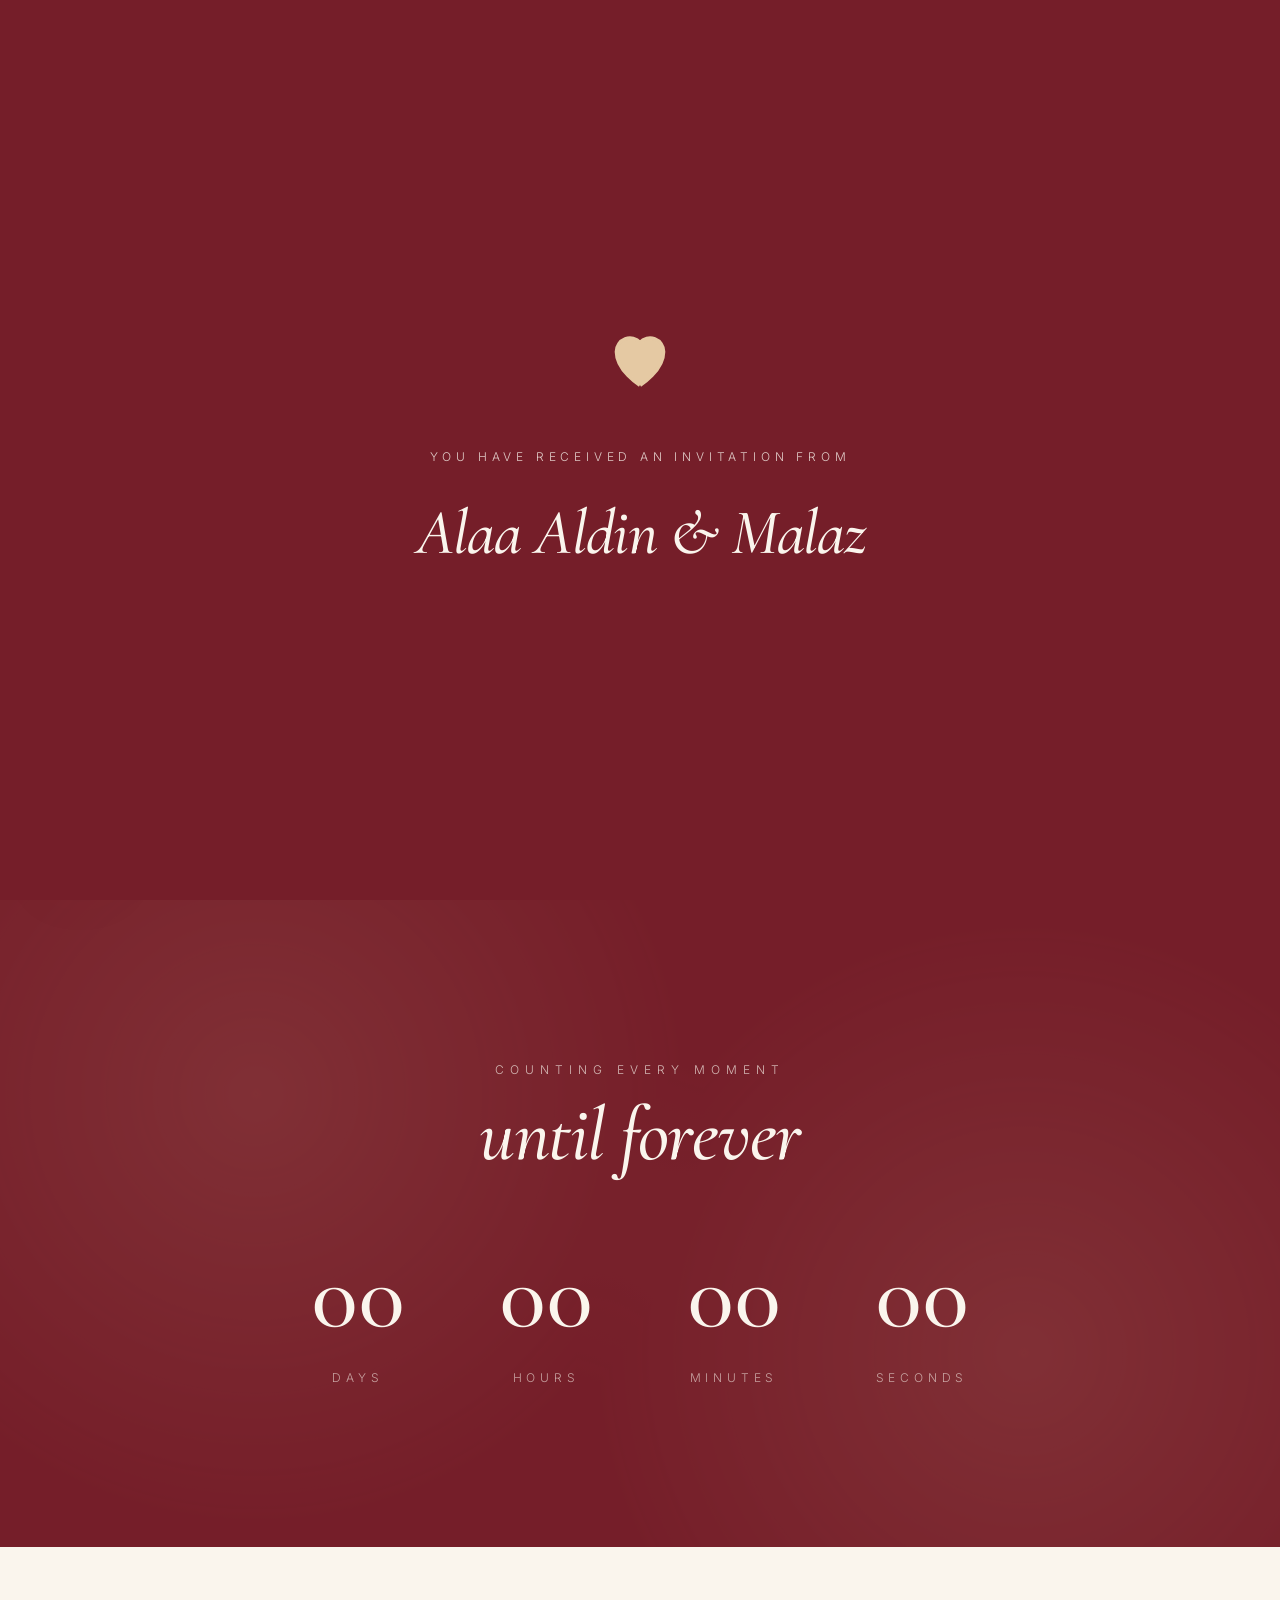
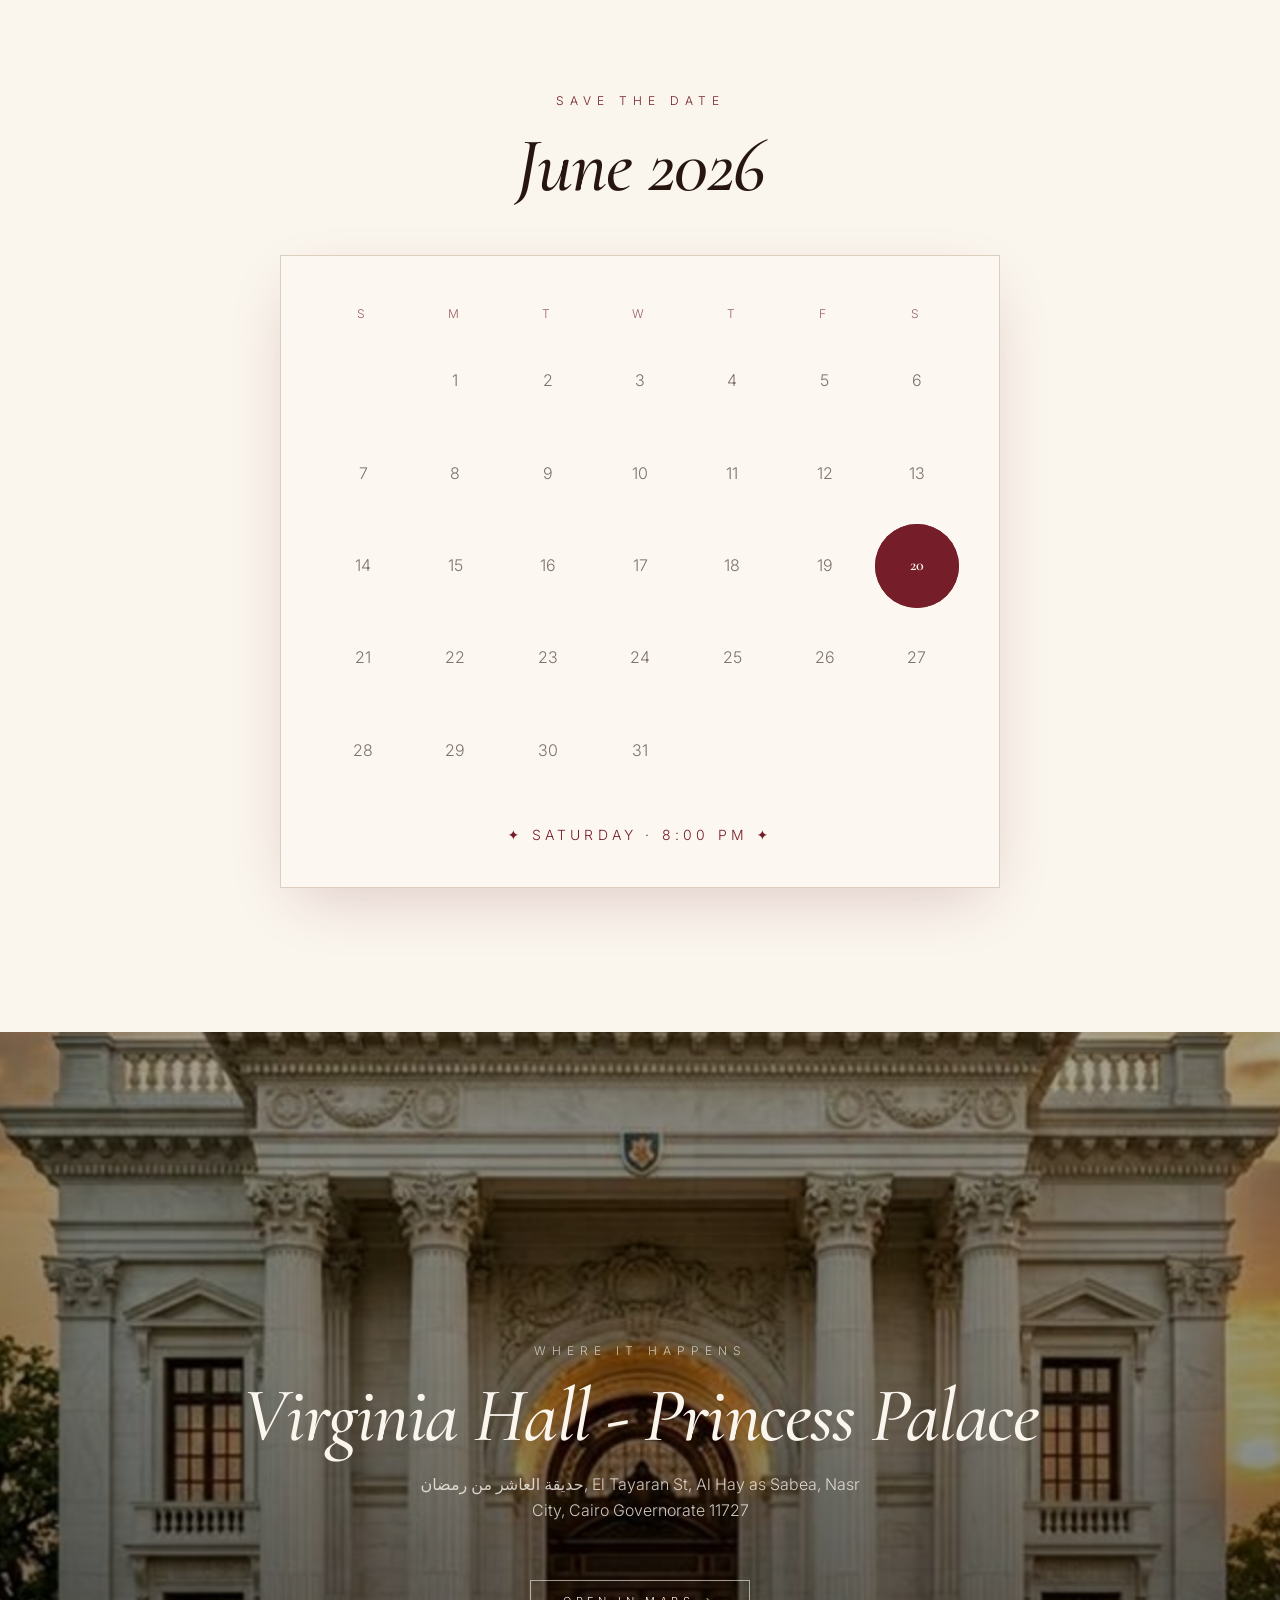
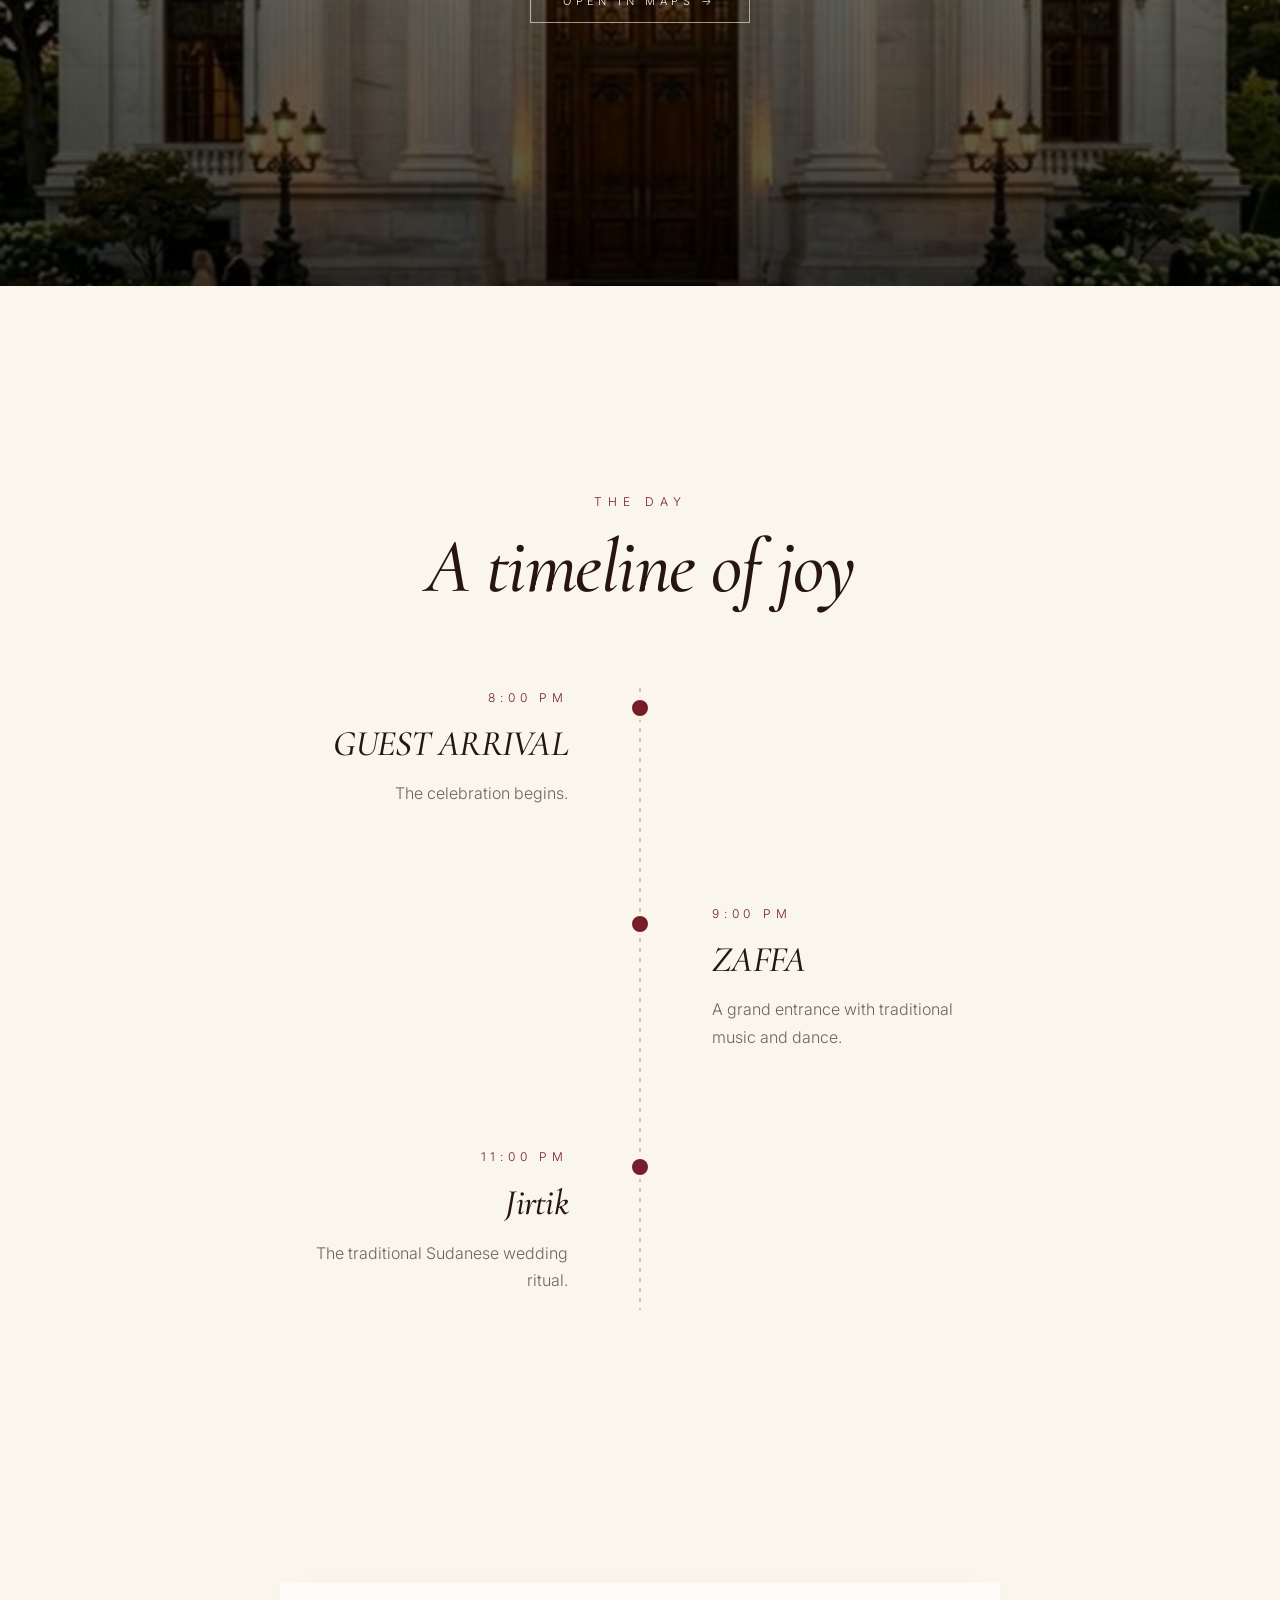
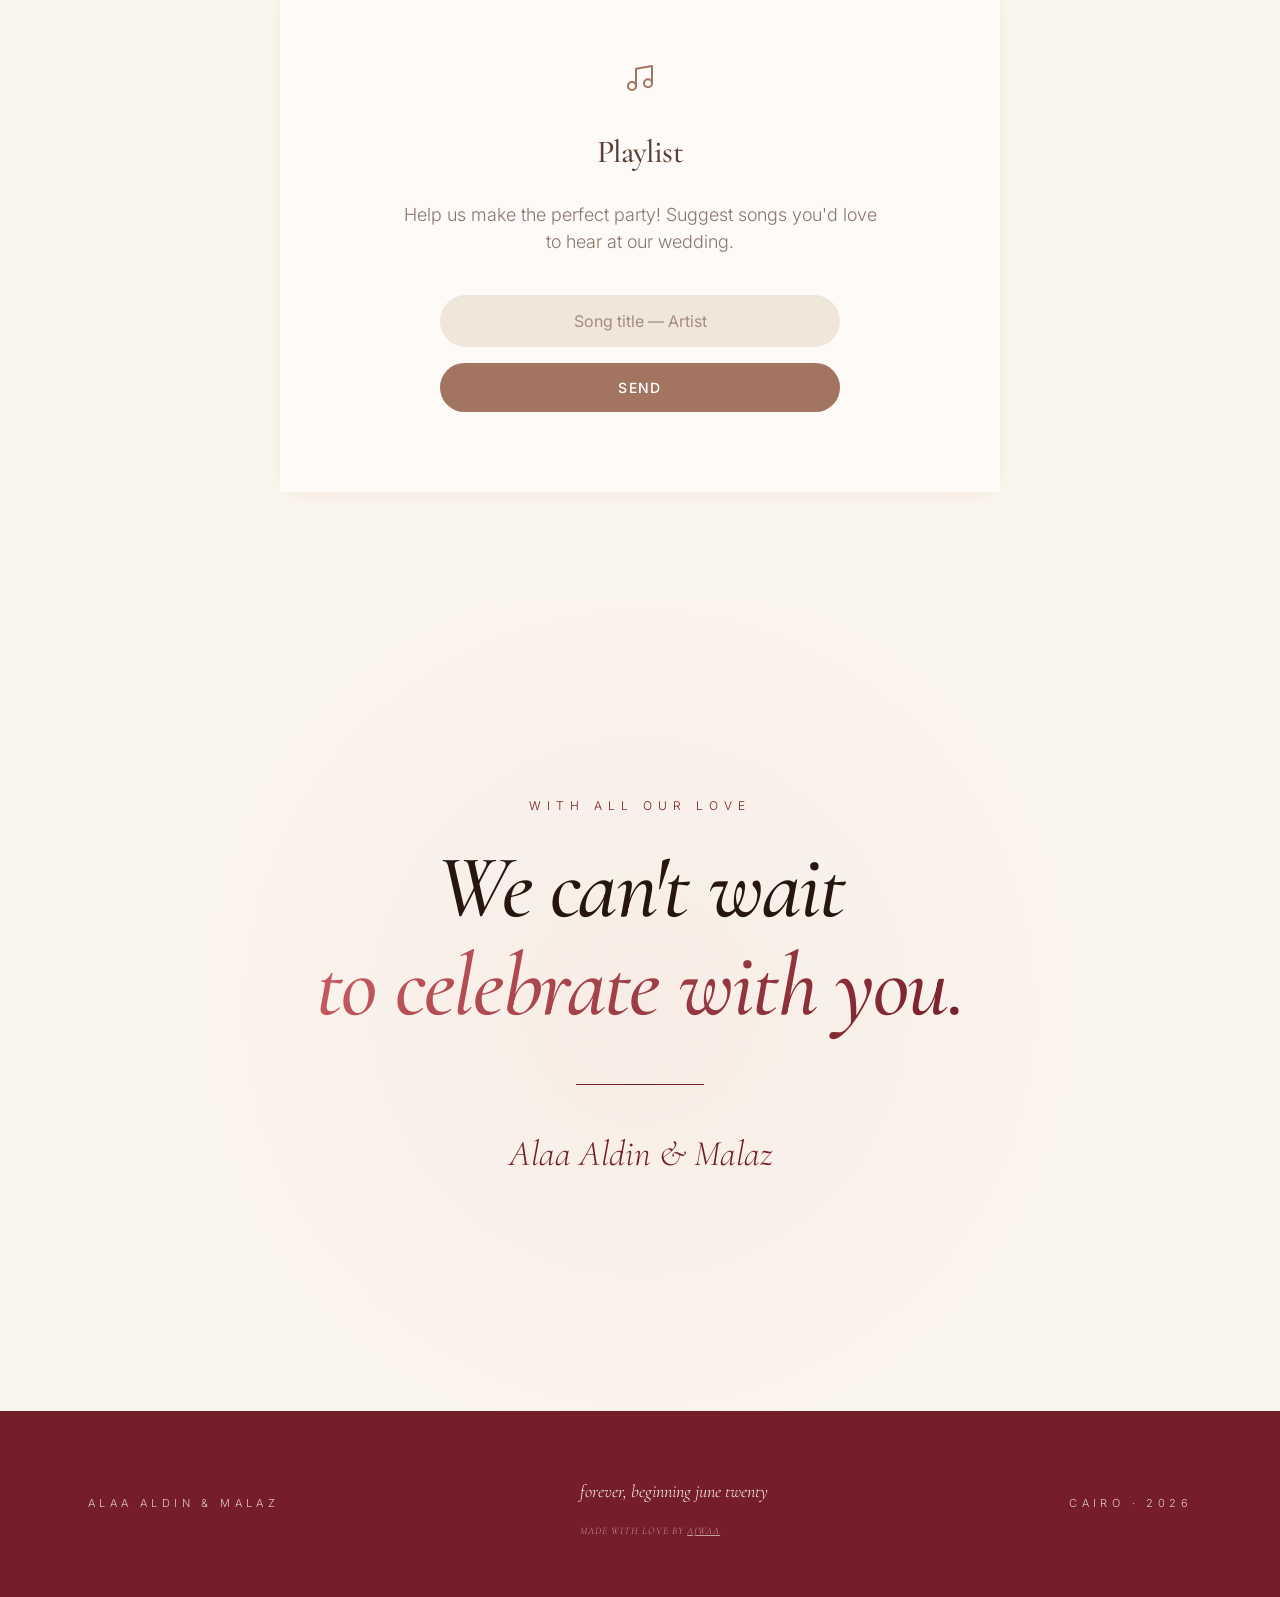
==== commit 946510c4: "Update website content" ====
--- a/index.html
+++ b/index.html
@@ -4,10 +4,10 @@
 <head>
   <meta charset="UTF-8" />
   <meta name="viewport" content="width=device-width, initial-scale=1.0" />
-  <title>Malaz & Alaa Aldin — Wedding Invitation · June 20, 2026</title>
+  <title>Alaa Aldin & Malaz — Wedding Invitation · June 20, 2026</title>
   <meta name="description"
-    content="You are invited to celebrate the wedding of Malaz & Alaa Aldin — June 20, 2026, in Cairo, Egypt. A cinematic love story." />
-  <meta property="og:title" content="Malaz & Alaa Aldin — Wedding Invitation" />
+    content="You are invited to celebrate the wedding of Alaa Aldin & Malaz — June 20, 2026, in Cairo, Egypt. A cinematic love story." />
+  <meta property="og:title" content="Alaa Aldin & Malaz — Wedding Invitation" />
   <meta property="og:description" content="Celebrate with us · June 20, 2026 · Cairo, Egypt." />
   <meta property="og:type" content="website" />
   <link rel="preconnect" href="https://fonts.googleapis.com" />
@@ -27,7 +27,7 @@
           stroke="oklch(0.85 0.06 75)" stroke-width="1.2" />
       </svg>
       <p class="preloader__label">You have received an invitation from</p>
-      <h1 class="preloader__name">Malaz &amp; Alaa Aldin</h1>
+      <h1 class="preloader__name">Alaa Aldin &amp; Malaz</h1>
     </div>
   </div>
 
@@ -68,7 +68,7 @@
       <div class="hero__content">
         <p class="hero__eyebrow reveal" data-delay="2600">✦ Save the date ✦</p>
         <h1 class="hero__title reveal" data-delay="2800">
-          Malaz &amp; Alaa Aldin
+          Alaa Aldin &amp; Malaz
         </h1>
         <div class="hero__rule reveal" data-delay="3400"></div>
         <p class="hero__subtitle reveal" data-delay="3600">we are getting married</p>
@@ -201,14 +201,14 @@
         <p class="eyebrow">with all our love</p>
         <h2 class="final__title">We can't wait<br /><span class="text-gradient-rose">to celebrate with you.</span></h2>
         <div class="final__rule"></div>
-        <p class="final__signature">Malaz &amp; Alaa Aldin</p>
+        <p class="final__signature">Alaa Aldin &amp; Malaz</p>
       </div>
     </section>
 
     <!-- FOOTER -->
     <footer class="footer">
       <div class="container footer__inner">
-        <div class="footer__col">Malaz &amp; Alaa Aldin</div>
+        <div class="footer__col">Alaa Aldin &amp; Malaz</div>
         <div class="footer__col footer__col--center">
           <p>forever, beginning june twenty</p>
           <p class="footer__credits">made with love by <a href="https://ajwa2.netlify.app/" target="_blank">Ajwaa</a>
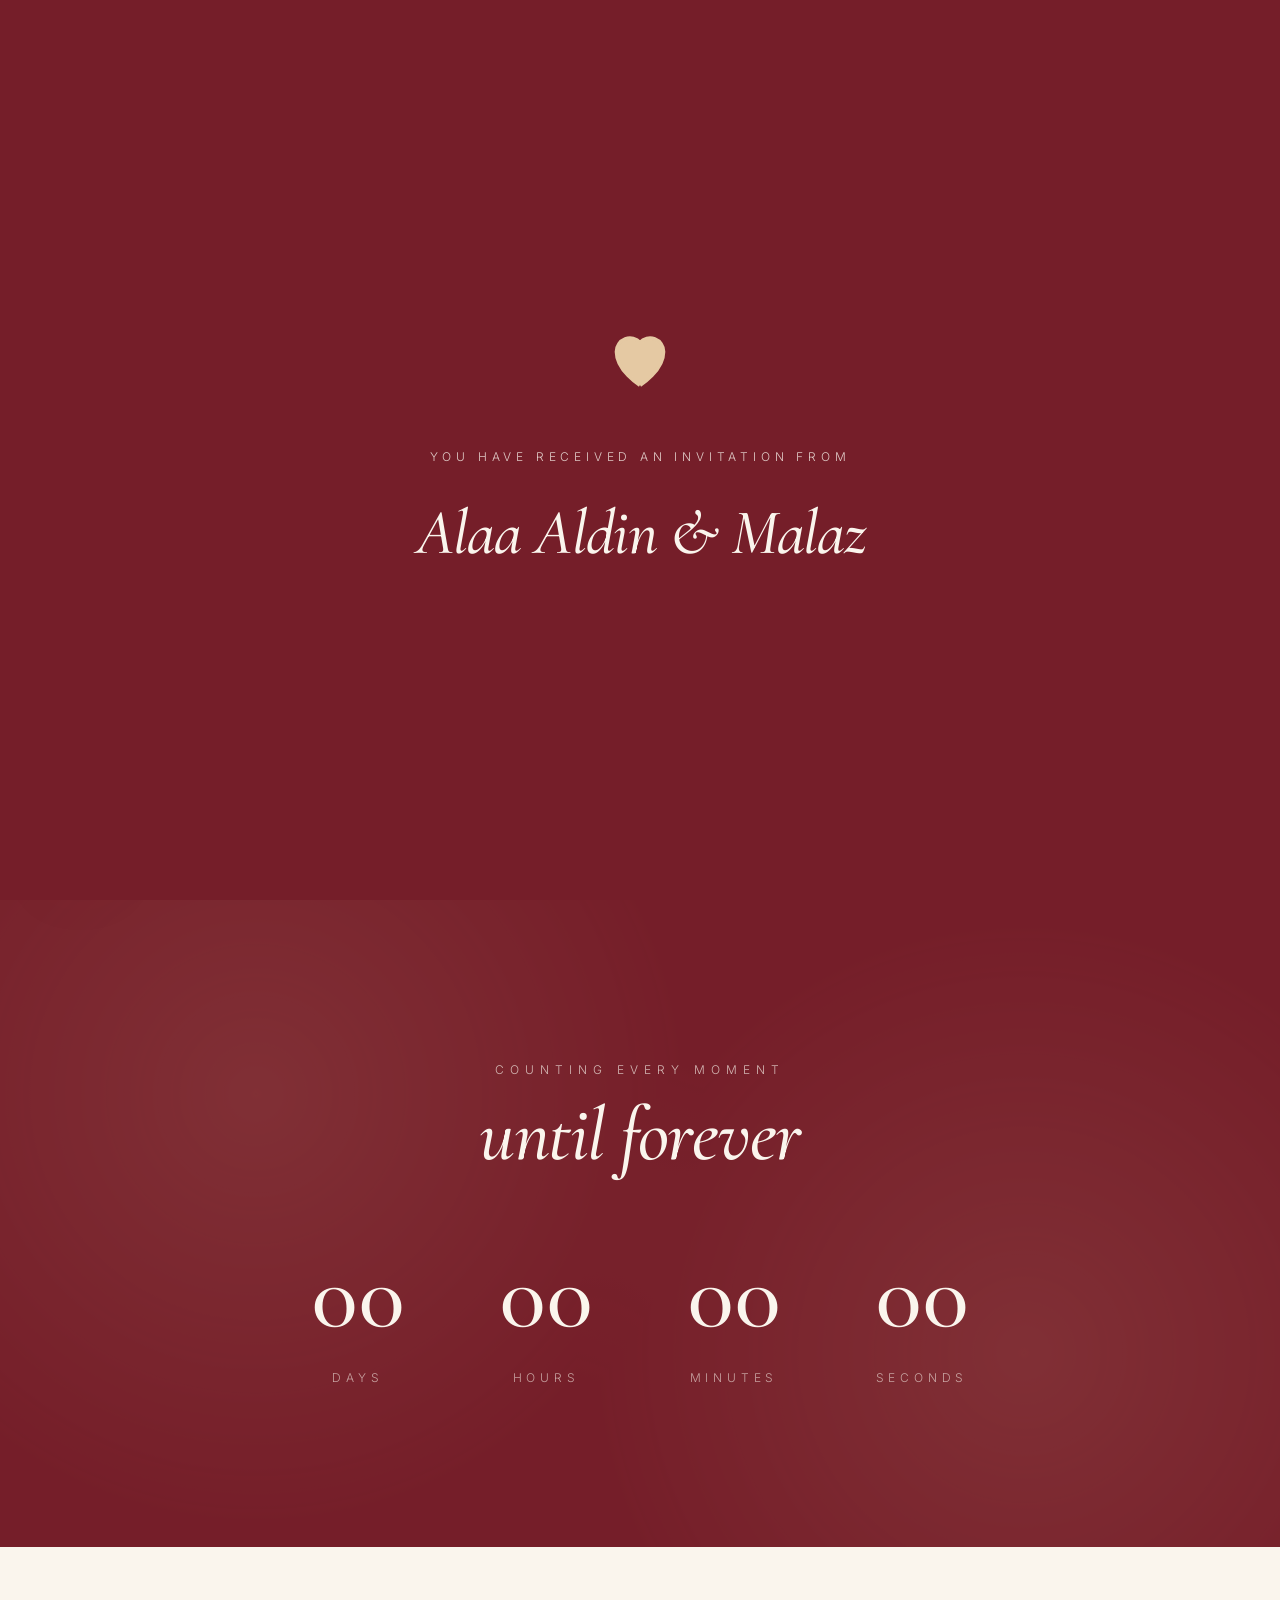
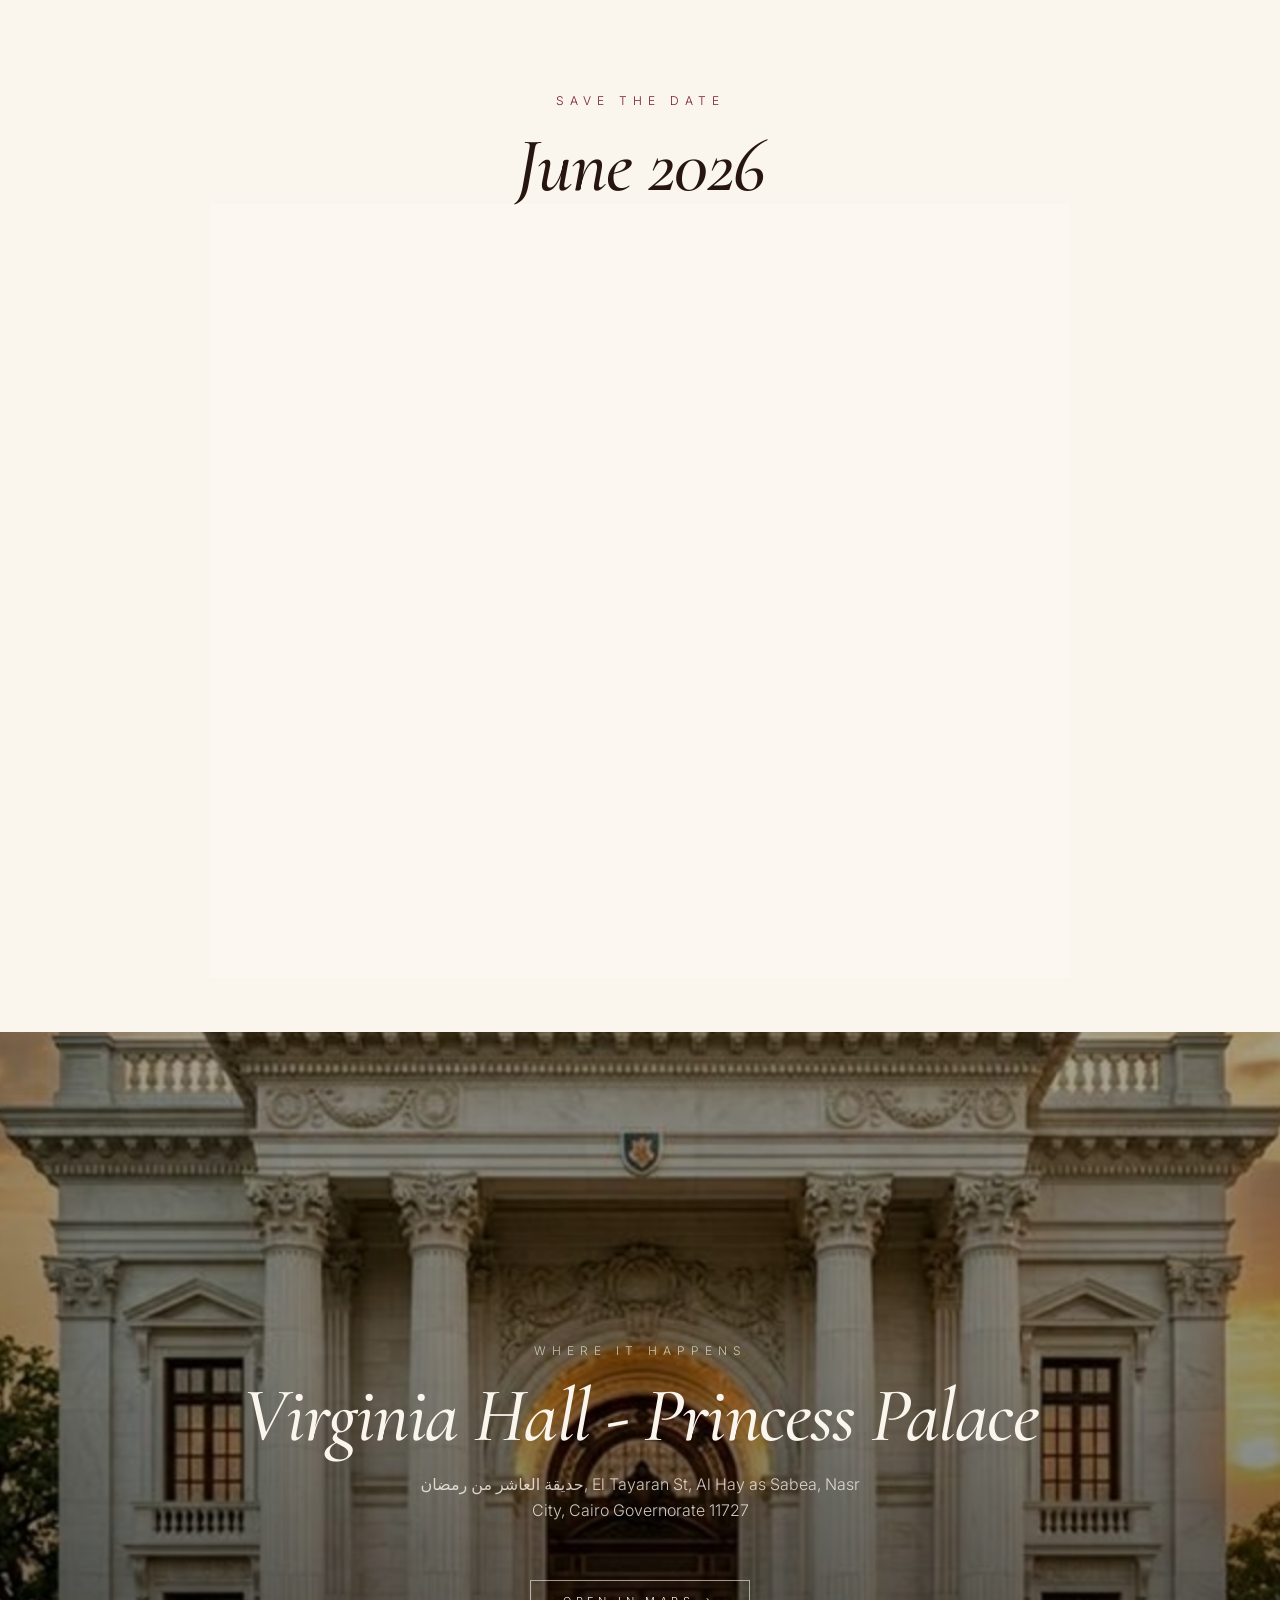
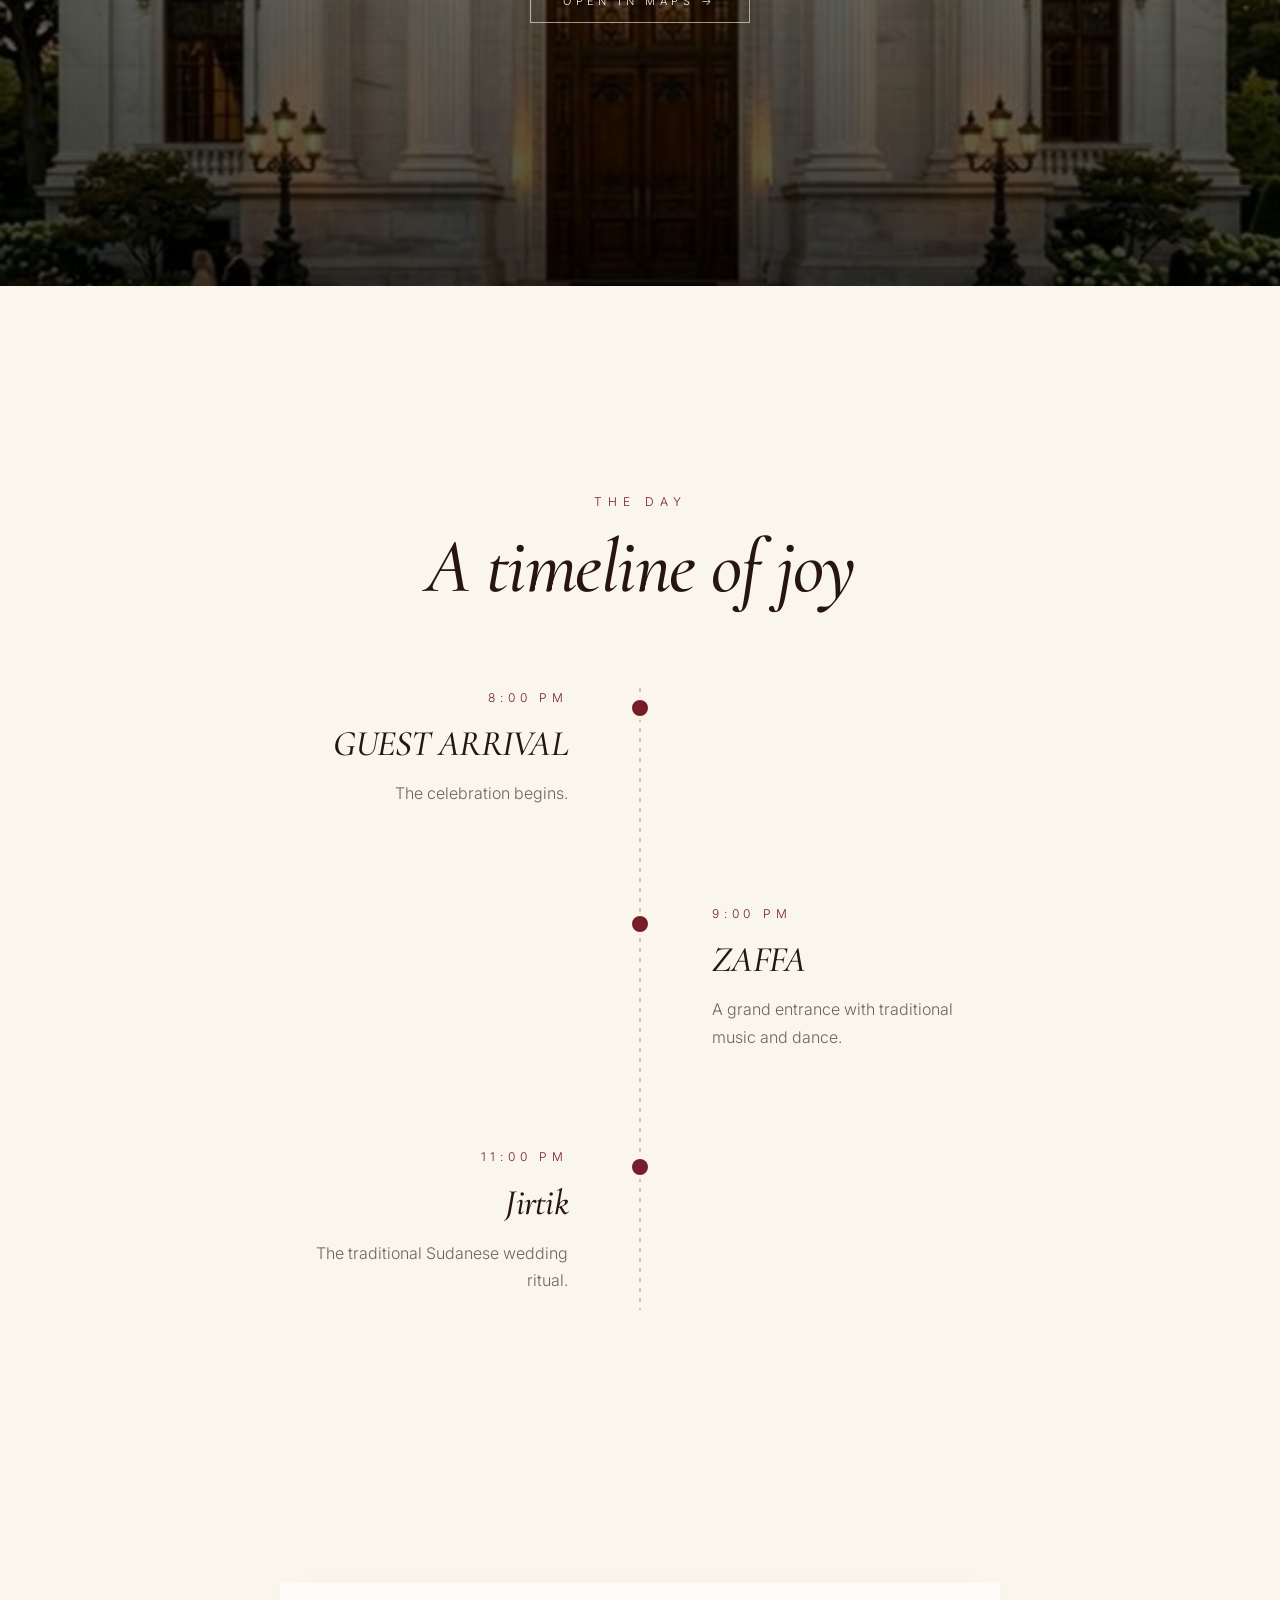
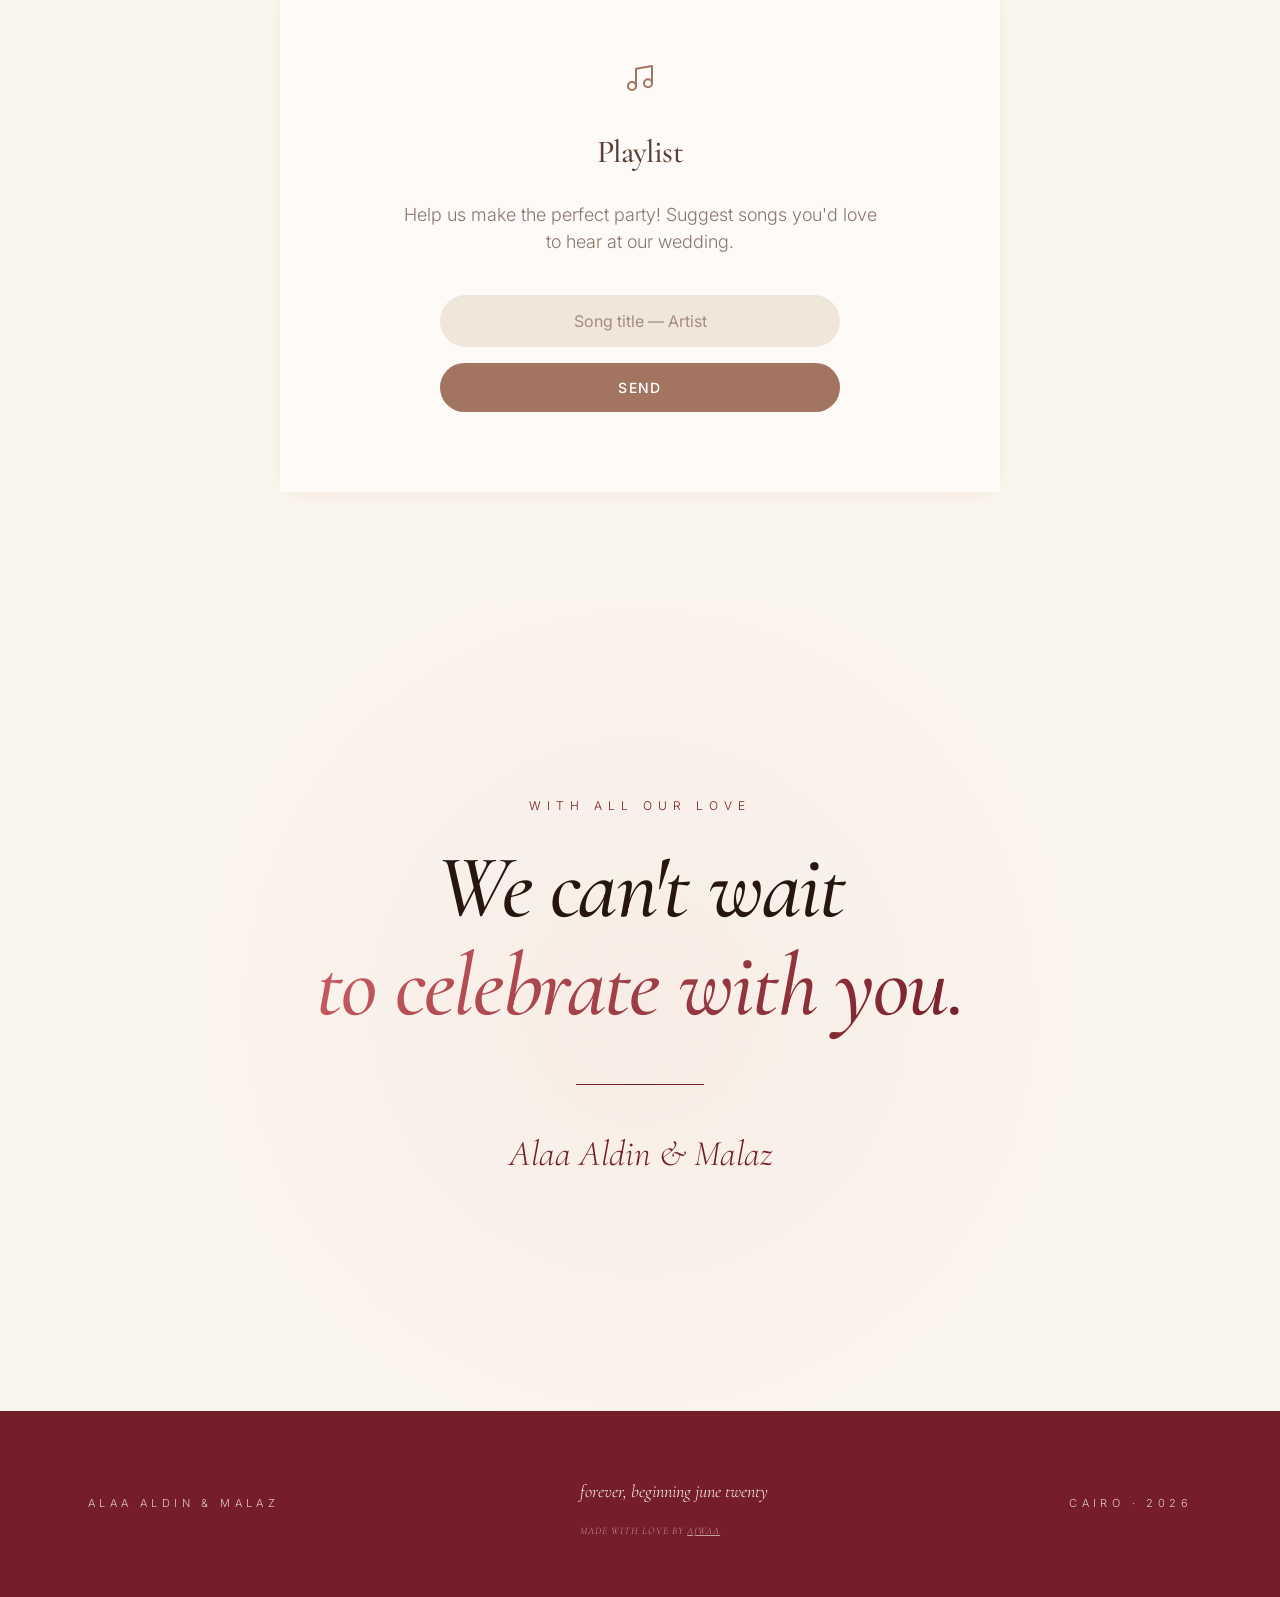
==== commit 3e31858a: "last update names" ====
--- a/index.html
+++ b/index.html
@@ -68,7 +68,7 @@
       <div class="hero__content">
         <p class="hero__eyebrow reveal" data-delay="2600">✦ Save the date ✦</p>
         <h1 class="hero__title reveal" data-delay="2800">
-          Alaa Aldin &amp; Malaz
+          Alaa Aldin Siddig<br />&amp; <br />Malaz AlamElhuda
         </h1>
         <div class="hero__rule reveal" data-delay="3400"></div>
         <p class="hero__subtitle reveal" data-delay="3600">we are getting married</p>
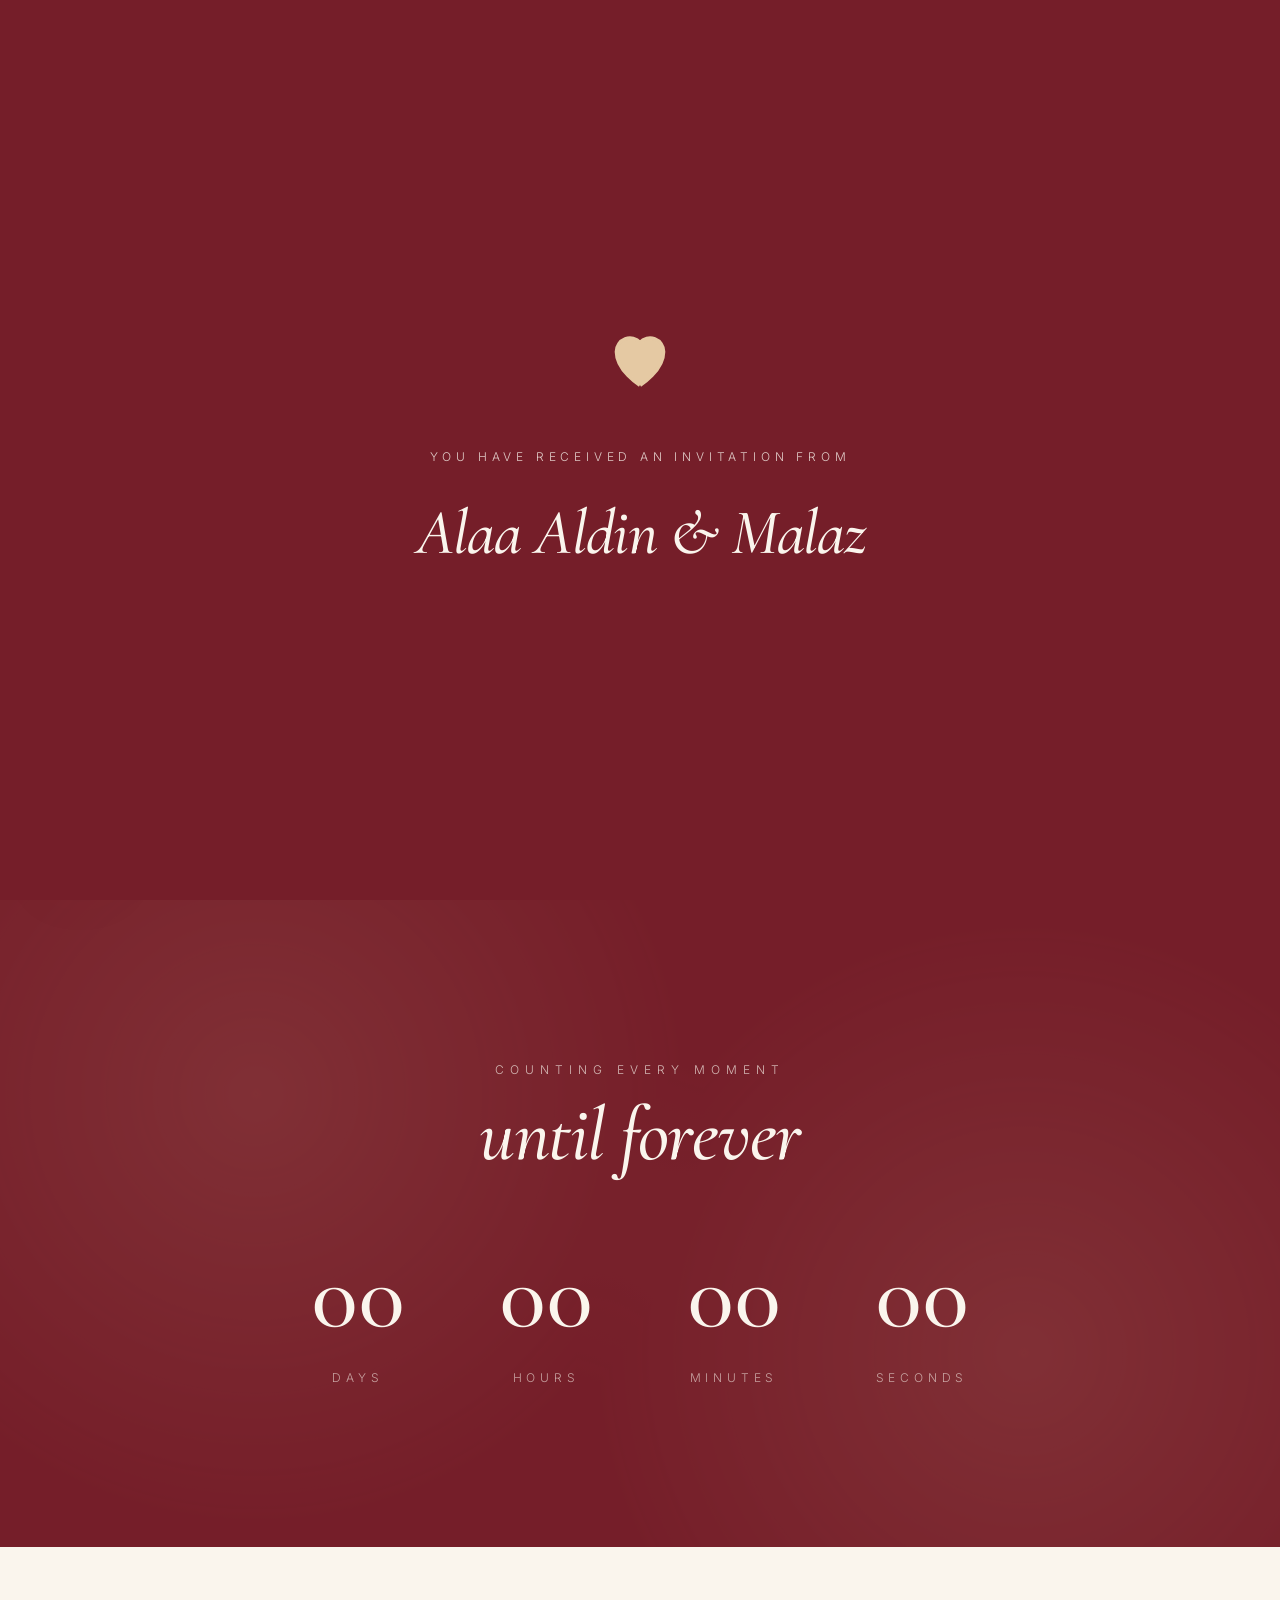
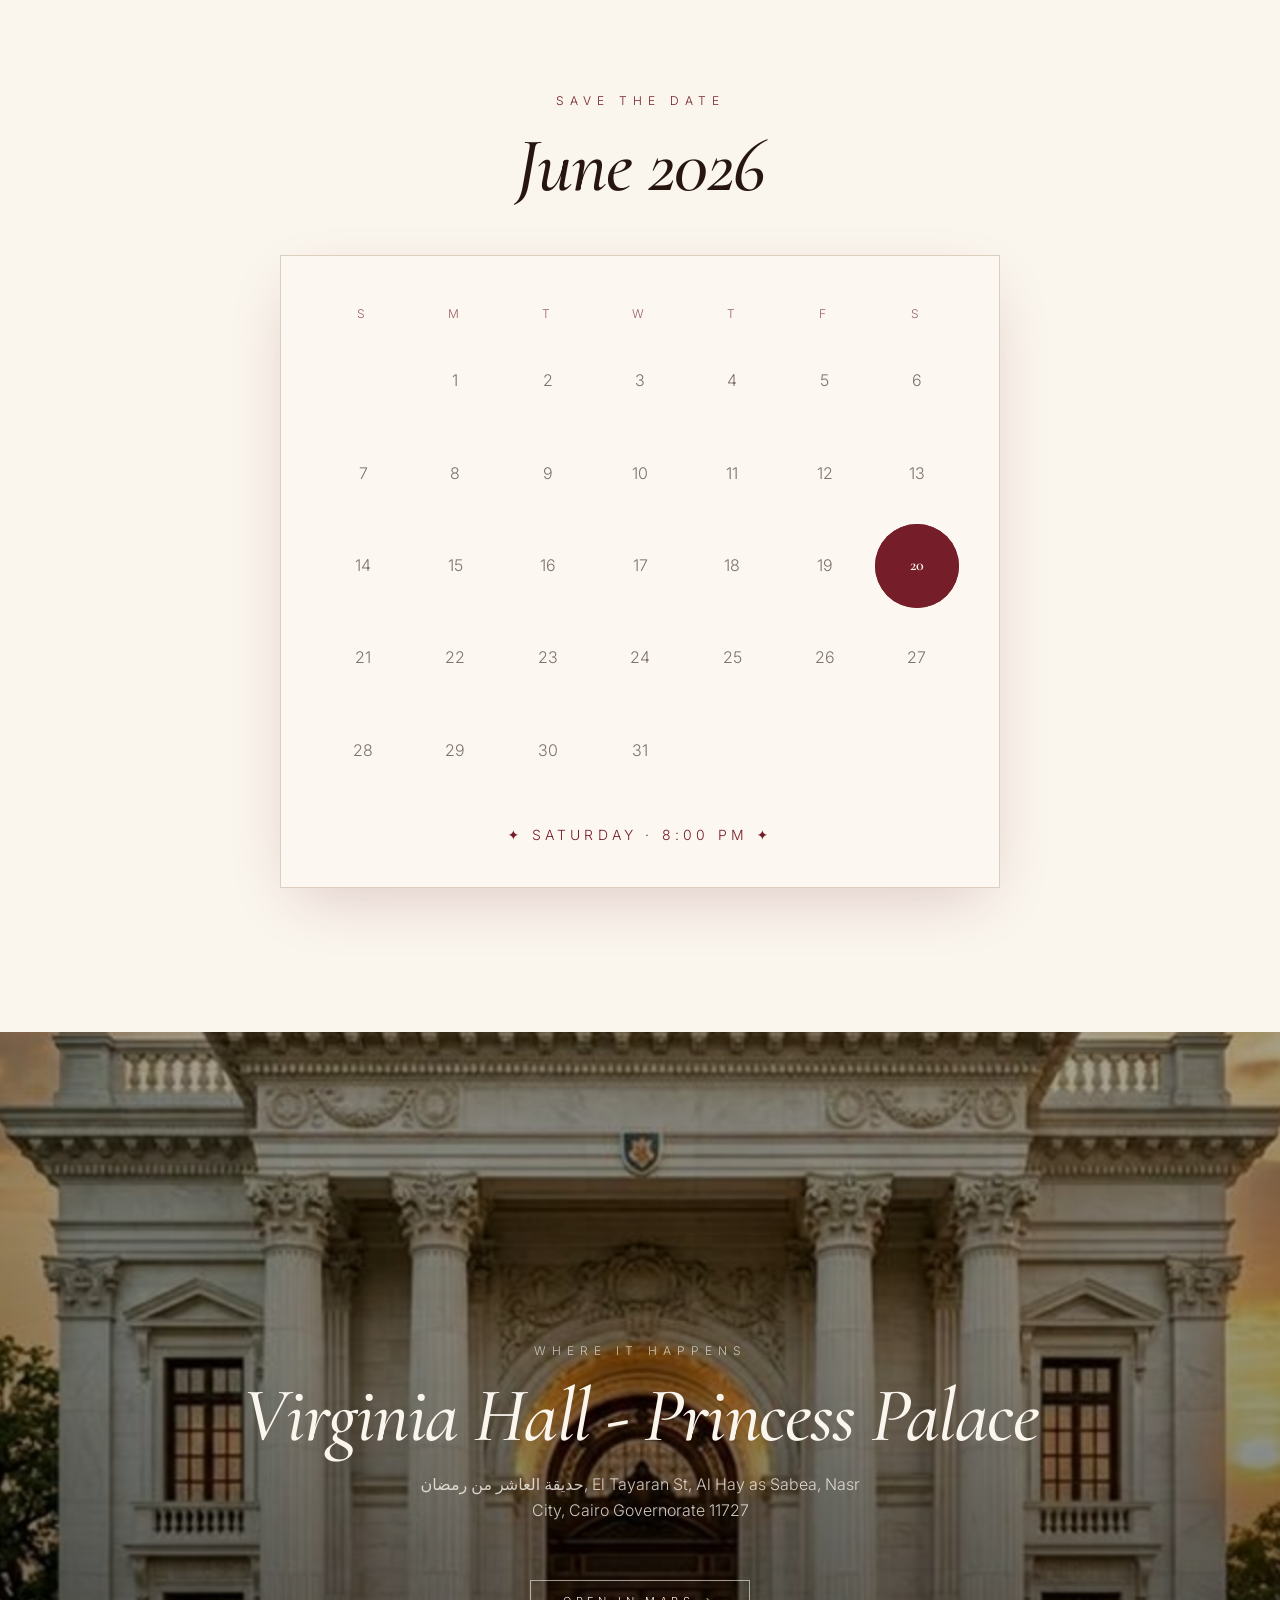
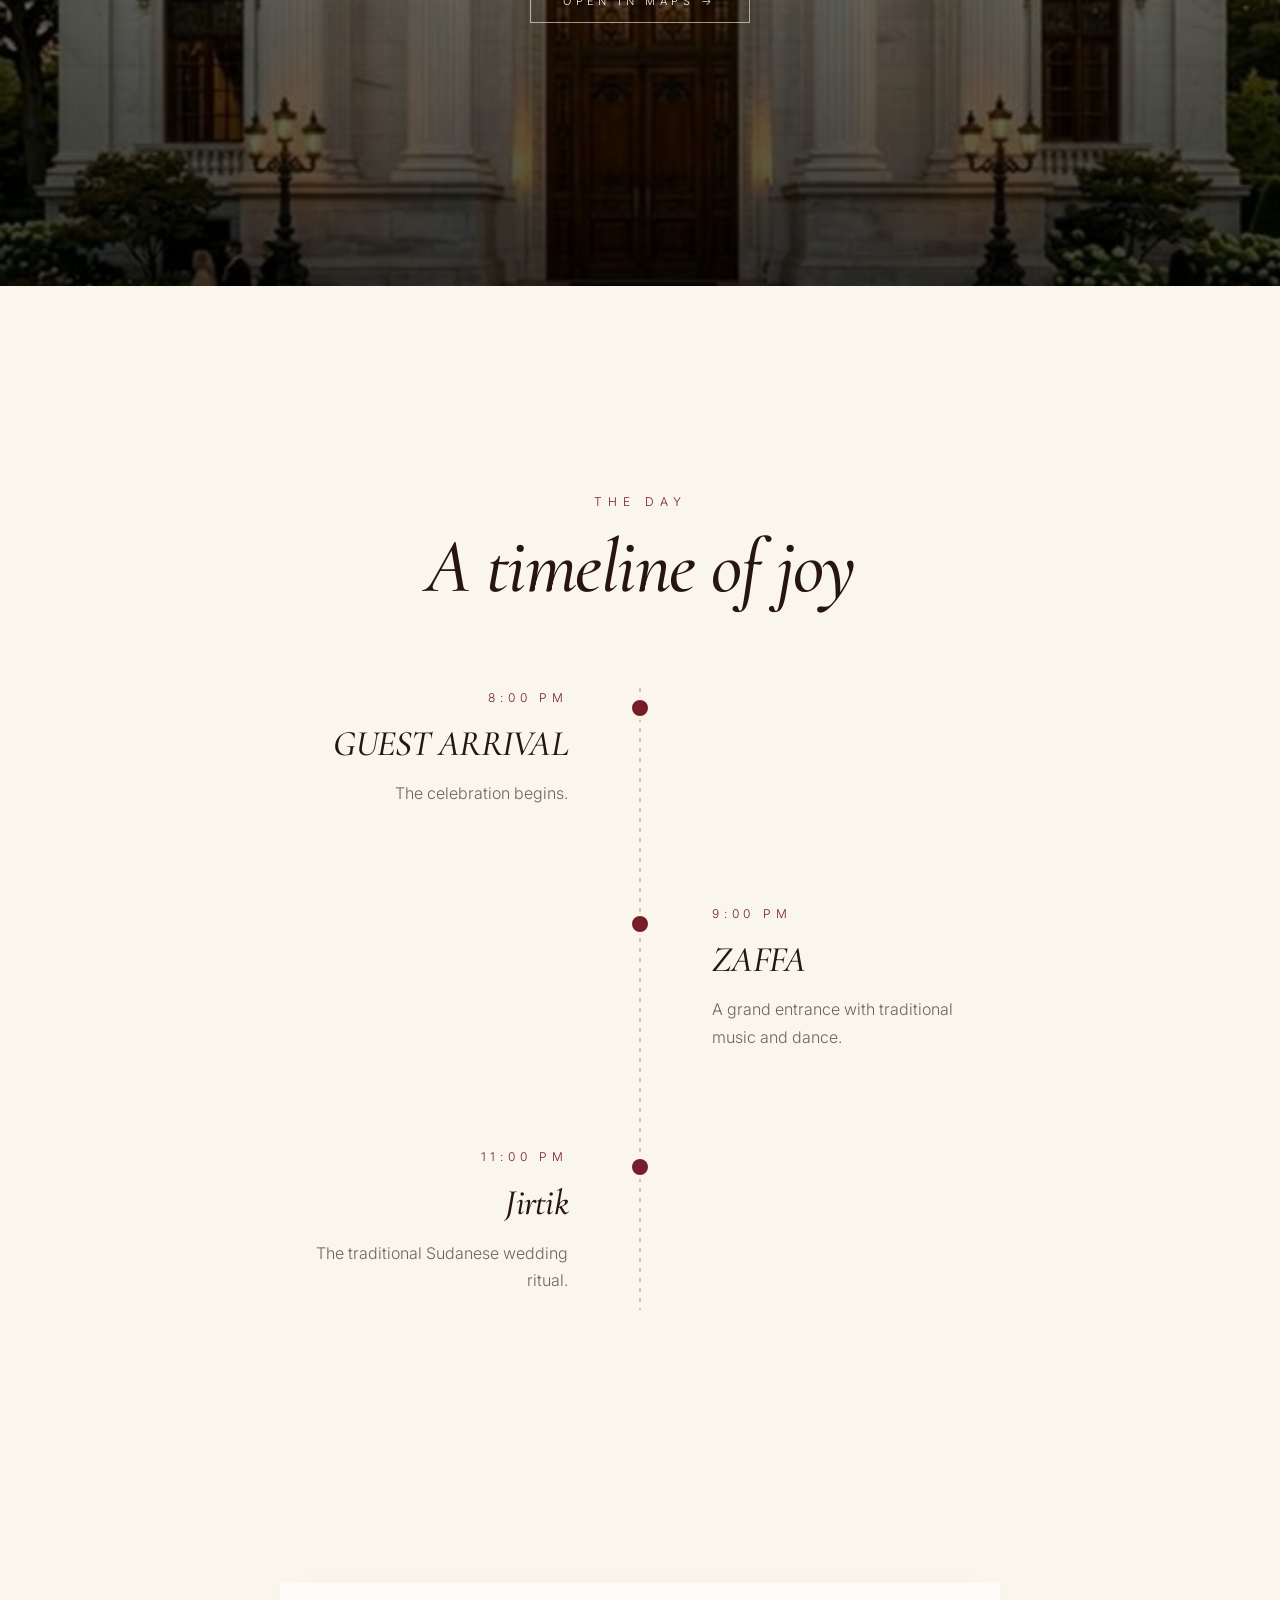
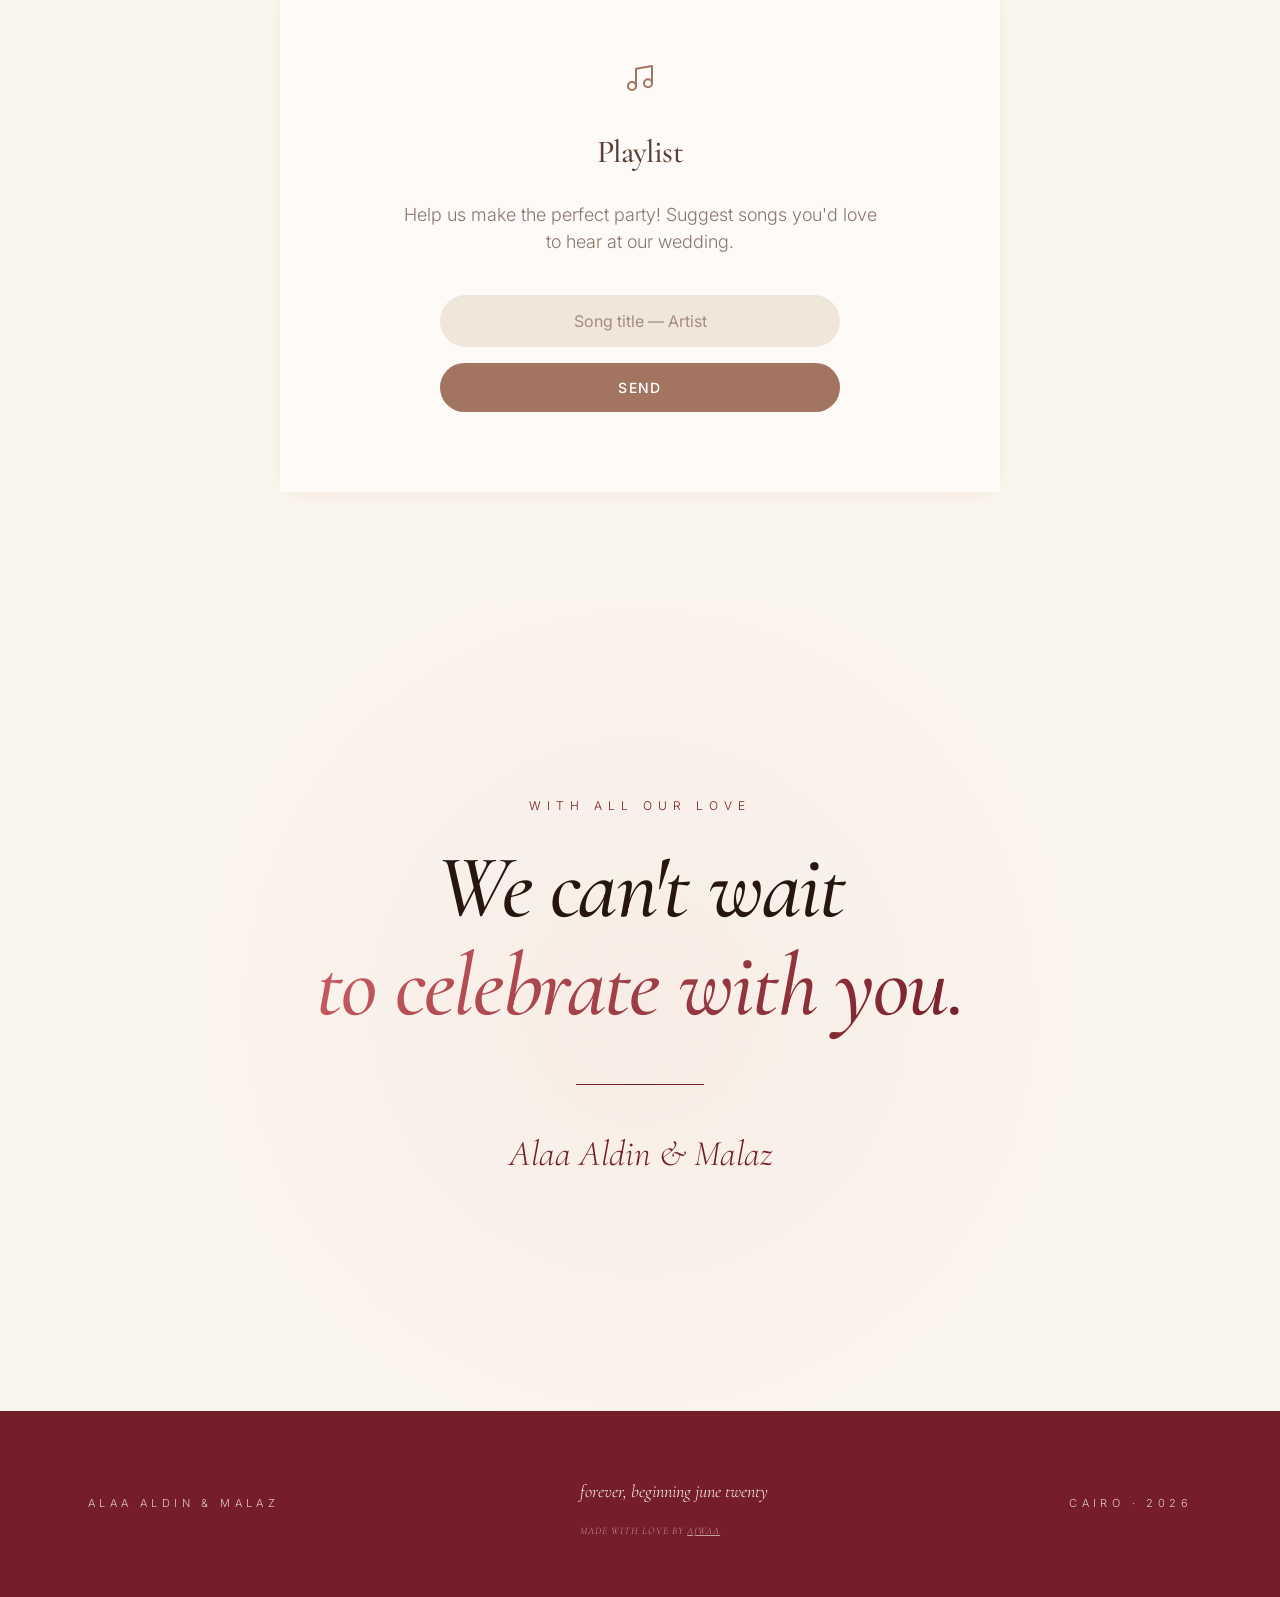
==== commit 8abe3b10: "last update" ====
--- a/index.html
+++ b/index.html
@@ -219,6 +219,7 @@
     </footer>
   </main>
 
+  <script src="js/song-store.js"></script>
   <script src="js/script.js"></script>
   <script src="../invitation-language-switch.js"></script>
 </body>
